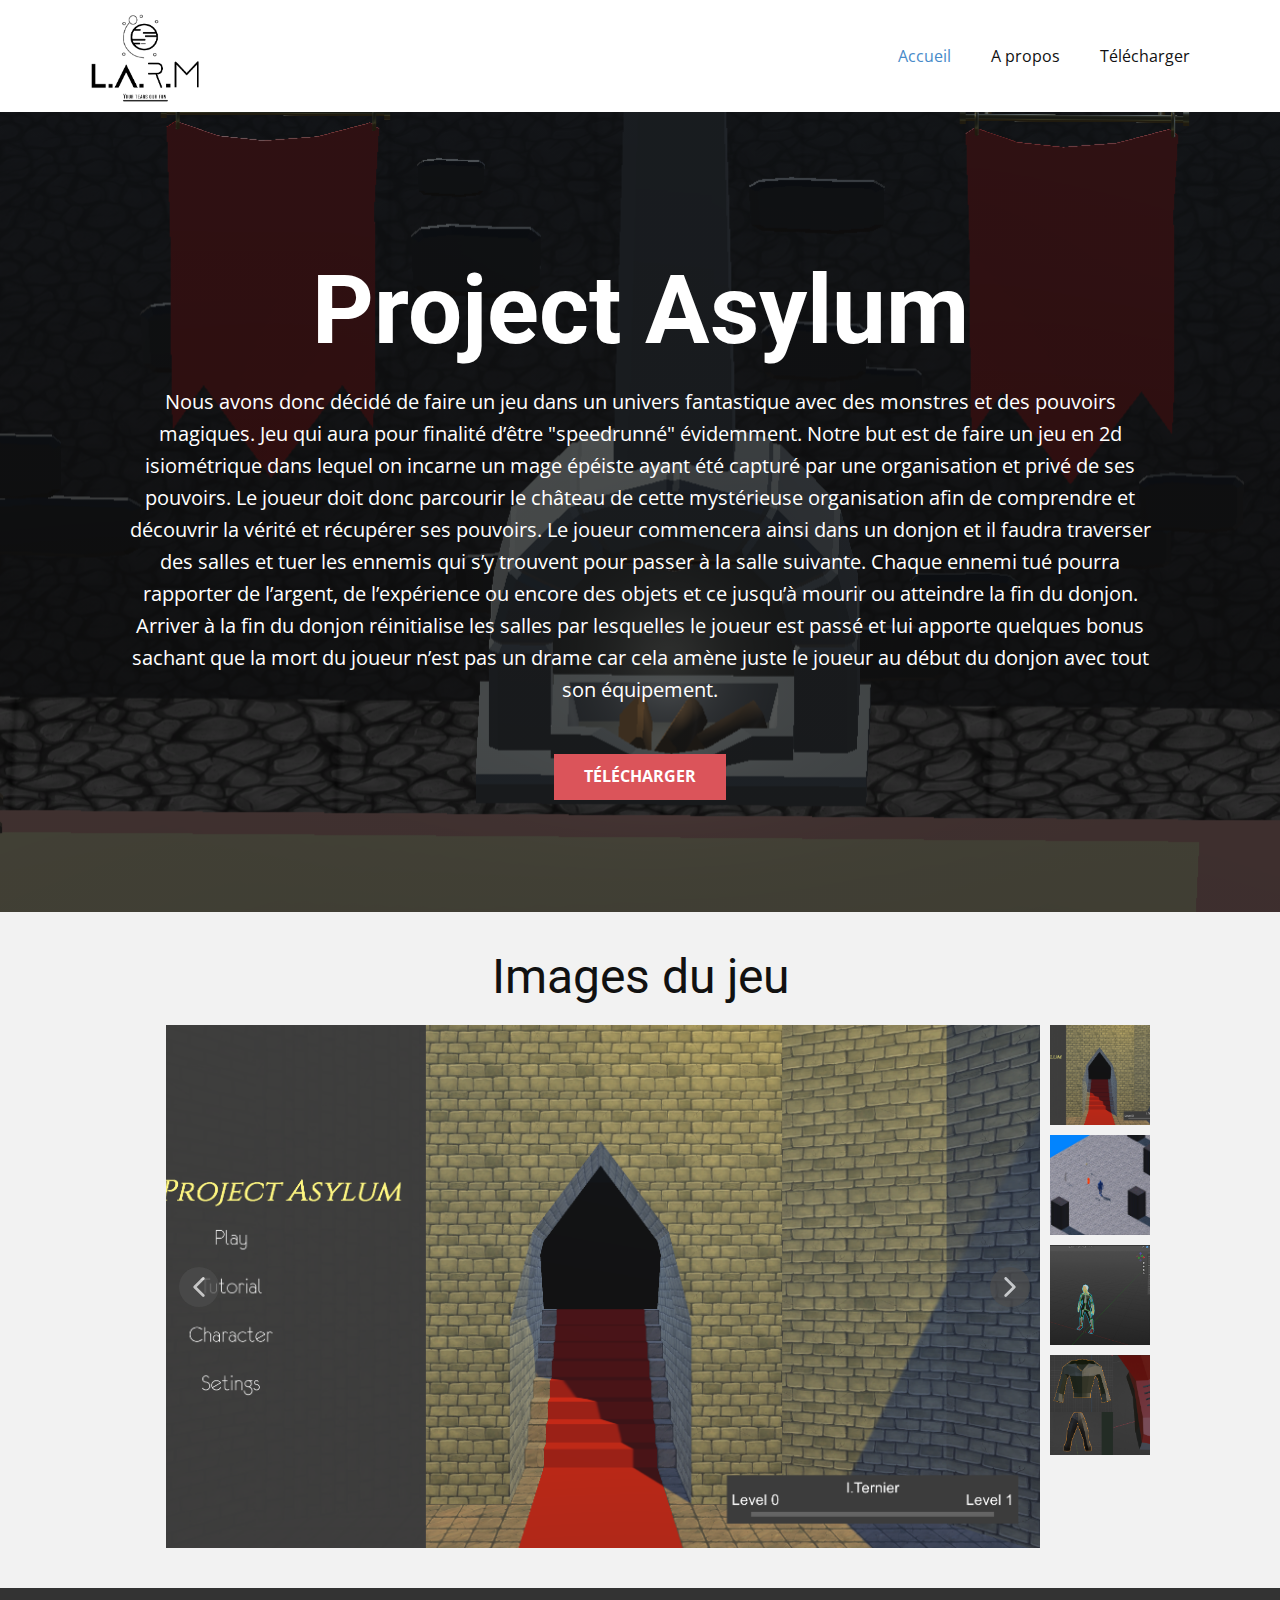
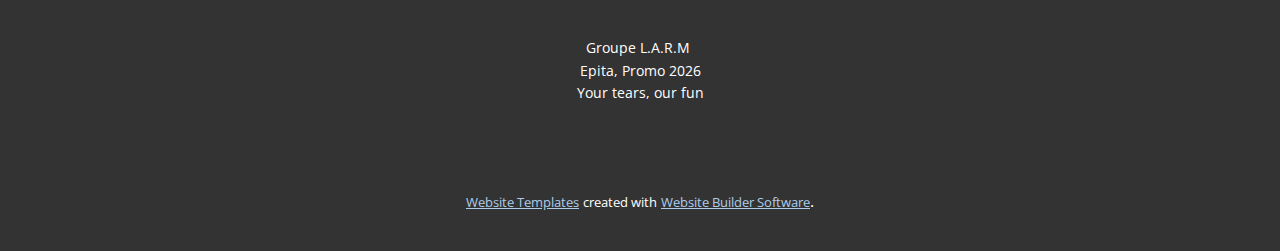
==== index.html @ c6921937 "nouveau menu" ====
<!DOCTYPE html>
<html style="font-size: 16px;">
  <head>
    <meta name="viewport" content="width=device-width, initial-scale=1.0">
    <meta charset="utf-8">
    <meta name="keywords" content="Project Asylum">
    <meta name="description" content="">
    <meta name="page_type" content="np-template-header-footer-from-plugin">
    <title>Accueil</title>
    <link rel="stylesheet" href="nicepage.css" media="screen">
<link rel="stylesheet" href="Accueil.css" media="screen">
    <script class="u-script" type="text/javascript" src="jquery.js" defer=""></script>
    <script class="u-script" type="text/javascript" src="nicepage.js" defer=""></script>
    <meta name="generator" content="Nicepage 4.9.5, nicepage.com">
    <link id="u-theme-google-font" rel="stylesheet" href="https://fonts.googleapis.com/css?family=Roboto:100,100i,300,300i,400,400i,500,500i,700,700i,900,900i|Open+Sans:300,300i,400,400i,500,500i,600,600i,700,700i,800,800i">
    
    
    
    <script type="application/ld+json">{
		"@context": "http://schema.org",
		"@type": "Organization",
		"name": "",
		"logo": "images/icon.jpeg"
}</script>
    <meta name="theme-color" content="#478ac9">
    <meta property="og:title" content="Accueil">
    <meta property="og:type" content="website">
  </head>
  <body data-home-page="Accueil.html" data-home-page-title="Accueil" class="u-body u-xl-mode"><header class="u-clearfix u-header u-header" id="sec-3fbc"><div class="u-clearfix u-sheet u-sheet-1">
        <a href="Accueil.html" data-page-id="32811132" class="u-image u-logo u-image-1" data-image-width="922" data-image-height="696" title="Accueil">
          <img src="images/icon.jpeg" class="u-logo-image u-logo-image-1">
        </a>
        <nav class="u-menu u-menu-dropdown u-offcanvas u-menu-1">
          <div class="menu-collapse" style="font-size: 1rem; letter-spacing: 0px;">
            <a class="u-button-style u-custom-left-right-menu-spacing u-custom-padding-bottom u-custom-top-bottom-menu-spacing u-nav-link u-text-active-palette-1-base u-text-hover-palette-2-base" href="#">
              <svg class="u-svg-link" viewBox="0 0 24 24"><use xmlns:xlink="http://www.w3.org/1999/xlink" xlink:href="#menu-hamburger"></use></svg>
              <svg class="u-svg-content" version="1.1" id="menu-hamburger" viewBox="0 0 16 16" x="0px" y="0px" xmlns:xlink="http://www.w3.org/1999/xlink" xmlns="http://www.w3.org/2000/svg"><g><rect y="1" width="16" height="2"></rect><rect y="7" width="16" height="2"></rect><rect y="13" width="16" height="2"></rect>
</g></svg>
            </a>
          </div>
          <div class="u-custom-menu u-nav-container">
            <ul class="u-nav u-unstyled u-nav-1"><li class="u-nav-item"><a class="u-button-style u-nav-link u-text-active-palette-1-base u-text-hover-palette-2-base" href="Accueil.html" style="padding: 10px 20px;">Accueil</a>
</li><li class="u-nav-item"><a class="u-button-style u-nav-link u-text-active-palette-1-base u-text-hover-palette-2-base" href="A-propos.html" style="padding: 10px 20px;">A propos</a>
</li><li class="u-nav-item"><a class="u-button-style u-nav-link u-text-active-palette-1-base u-text-hover-palette-2-base" href="Télécharger.html" style="padding: 10px 20px;">Télécharger</a>
</li></ul>
          </div>
          <div class="u-custom-menu u-nav-container-collapse">
            <div class="u-black u-container-style u-inner-container-layout u-opacity u-opacity-95 u-sidenav">
              <div class="u-inner-container-layout u-sidenav-overflow">
                <div class="u-menu-close"></div>
                <ul class="u-align-center u-nav u-popupmenu-items u-unstyled u-nav-2"><li class="u-nav-item"><a class="u-button-style u-nav-link" href="Accueil.html">Accueil</a>
</li><li class="u-nav-item"><a class="u-button-style u-nav-link" href="A-propos.html">A propos</a>
</li><li class="u-nav-item"><a class="u-button-style u-nav-link" href="Télécharger.html">Télécharger</a>
</li></ul>
              </div>
            </div>
            <div class="u-black u-menu-overlay u-opacity u-opacity-70"></div>
          </div>
        </nav>
      </div></header>
    <section class="u-align-center u-clearfix u-image u-shading u-section-1" src="" data-image-width="1549" data-image-height="802" id="sec-47c4">
      <div class="u-clearfix u-sheet u-sheet-1">
        <h1 class="u-text u-text-default u-title u-text-1">Project Asylum</h1>
        <p class="u-align-center u-large-text u-text u-text-variant u-text-2"> Nous avons donc décidé de faire un jeu dans un univers fantastique avec des monstres
et des pouvoirs magiques. Jeu qui aura pour finalité d’être "speedrunné" évidemment. Notre but est de faire un jeu en 2d isiométrique dans lequel on incarne un
mage épéiste ayant été capturé par une organisation et privé de ses pouvoirs. Le
joueur doit donc parcourir le château de cette mystérieuse organisation afin de comprendre et découvrir la vérité et récupérer ses pouvoirs.
Le joueur commencera ainsi dans un donjon et il faudra traverser des salles et
tuer les ennemis qui s’y trouvent pour passer à la salle suivante. Chaque ennemi
tué pourra rapporter de l’argent, de l’expérience ou encore des objets et ce jusqu’à
mourir ou atteindre la fin du donjon. Arriver à la fin du donjon réinitialise les salles
par lesquelles le joueur est passé et lui apporte quelques bonus sachant que la mort
du joueur n’est pas un drame car cela amène juste le joueur au début du donjon
avec tout son équipement.</p>
        <a href="Télécharger.html" data-page-id="83176170" class="u-btn u-button-style u-palette-2-base u-btn-1">Télécharger</a>
      </div>
    </section>
    <section class="u-align-center u-clearfix u-grey-5 u-section-2" id="sec-6443">
      <div class="u-clearfix u-sheet u-sheet-1">
        <h1 class="u-text u-text-default u-text-1">Images du jeu</h1>
        <div class="u-carousel u-expanded-width-xs u-gallery u-layout-thumbnails u-lightbox u-no-transition u-show-text-always u-thumbnails-position-right u-gallery-1" data-interval="5000" data-u-ride="carousel" id="carousel-7f0c">
          <div class="u-carousel-inner u-gallery-inner" role="listbox">
            <div class="u-active u-carousel-item u-gallery-item u-carousel-item-1">
              <div class="u-back-slide" data-image-width="957" data-image-height="536">
                <img class="u-back-image u-expanded" src="images/menunouveau.jpeg">
              </div>
              <div class="u-over-slide u-over-slide-1">
                <h3 class="u-gallery-heading">Sample Title</h3>
                <p class="u-gallery-text">Sample Text</p>
              </div>
            </div>
            <div class="u-carousel-item u-gallery-item u-carousel-item-2">
              <div class="u-back-slide" data-image-width="1920" data-image-height="1050">
                <img class="u-back-image u-expanded" src="images/jeu.jpeg">
              </div>
              <div class="u-over-slide u-over-slide-2">
                <h3 class="u-gallery-heading">Sample Title</h3>
                <p class="u-gallery-text">Sample Text</p>
              </div>
            </div>
            <div class="u-carousel-item u-gallery-item u-carousel-item-3" data-image-width="529" data-image-height="463">
              <div class="u-back-slide" data-image-width="1901" data-image-height="894">
                <img class="u-back-image u-expanded" src="images/perso2.jpeg">
              </div>
              <div class="u-over-slide u-over-slide-3">
                <h3 class="u-gallery-heading"></h3>
                <p class="u-gallery-text"></p>
              </div>
              <style data-mode="XL" data-visited="true"></style>
              <style data-mode="LG"></style>
              <style data-mode="MD"></style>
              <style data-mode="SM"></style>
              <style data-mode="XS"></style>
            </div>
            <div class="u-carousel-item u-gallery-item u-carousel-item-4" data-image-width="2836" data-image-height="1875">
              <div class="u-back-slide" data-image-width="1204" data-image-height="638">
                <img class="u-back-image u-expanded" src="images/moedele.jpeg">
              </div>
              <div class="u-over-slide u-over-slide-4">
                <h3 class="u-gallery-heading"></h3>
                <p class="u-gallery-text"></p>
              </div>
              <style data-mode="XL" data-visited="true"></style>
              <style data-mode="LG"></style>
              <style data-mode="MD"></style>
              <style data-mode="SM"></style>
              <style data-mode="XS" data-visited="true"></style>
            </div>
          </div>
          <a class="u-absolute-vcenter u-carousel-control u-carousel-control-prev u-grey-70 u-icon-circle u-opacity u-opacity-70 u-spacing-10 u-text-white u-carousel-control-1" href="#carousel-7f0c" role="button" data-u-slide="prev">
            <span aria-hidden="true">
              <svg viewBox="0 0 451.847 451.847"><path d="M97.141,225.92c0-8.095,3.091-16.192,9.259-22.366L300.689,9.27c12.359-12.359,32.397-12.359,44.751,0
c12.354,12.354,12.354,32.388,0,44.748L173.525,225.92l171.903,171.909c12.354,12.354,12.354,32.391,0,44.744
c-12.354,12.365-32.386,12.365-44.745,0l-194.29-194.281C100.226,242.115,97.141,234.018,97.141,225.92z"></path></svg>
            </span>
            <span class="sr-only">
              <svg viewBox="0 0 451.847 451.847"><path d="M97.141,225.92c0-8.095,3.091-16.192,9.259-22.366L300.689,9.27c12.359-12.359,32.397-12.359,44.751,0
c12.354,12.354,12.354,32.388,0,44.748L173.525,225.92l171.903,171.909c12.354,12.354,12.354,32.391,0,44.744
c-12.354,12.365-32.386,12.365-44.745,0l-194.29-194.281C100.226,242.115,97.141,234.018,97.141,225.92z"></path></svg>
            </span>
          </a>
          <a class="u-absolute-vcenter u-carousel-control u-carousel-control-next u-grey-70 u-icon-circle u-opacity u-opacity-70 u-spacing-10 u-text-white u-carousel-control-2" href="#carousel-7f0c" role="button" data-u-slide="next">
            <span aria-hidden="true">
              <svg viewBox="0 0 451.846 451.847"><path d="M345.441,248.292L151.154,442.573c-12.359,12.365-32.397,12.365-44.75,0c-12.354-12.354-12.354-32.391,0-44.744
L278.318,225.92L106.409,54.017c-12.354-12.359-12.354-32.394,0-44.748c12.354-12.359,32.391-12.359,44.75,0l194.287,194.284
c6.177,6.18,9.262,14.271,9.262,22.366C354.708,234.018,351.617,242.115,345.441,248.292z"></path></svg>
            </span>
            <span class="sr-only">
              <svg viewBox="0 0 451.846 451.847"><path d="M345.441,248.292L151.154,442.573c-12.359,12.365-32.397,12.365-44.75,0c-12.354-12.354-12.354-32.391,0-44.744
L278.318,225.92L106.409,54.017c-12.354-12.359-12.354-32.394,0-44.748c12.354-12.359,32.391-12.359,44.75,0l194.287,194.284
c6.177,6.18,9.262,14.271,9.262,22.366C354.708,234.018,351.617,242.115,345.441,248.292z"></path></svg>
            </span>
          </a>
          <ol class="u-carousel-thumbnails u-spacing-10 u-vertical-spacing u-carousel-thumbnails-1">
            <li class="u-active u-carousel-thumbnail u-carousel-thumbnail-1" data-u-target="#carousel-7f0c" data-u-slide-to="0">
              <img class="u-carousel-thumbnail-image u-image" src="images/menunouveau.jpeg">
            </li>
            <li class="u-carousel-thumbnail u-carousel-thumbnail-2" data-u-target="#carousel-7f0c" data-u-slide-to="1">
              <img class="u-carousel-thumbnail-image u-image" src="images/jeu.jpeg">
            </li>
            <li class="u-carousel-thumbnail u-carousel-thumbnail-3" data-u-target="#carousel-7f0c" data-u-slide-to="2">
              <img class="u-carousel-thumbnail-image u-image" src="images/perso2.jpeg">
            </li>
            <li class="u-carousel-thumbnail u-carousel-thumbnail-1" data-u-target="#carousel-7f0c" data-u-slide-to="3">
              <img class="u-carousel-thumbnail-image u-image" src="images/moedele.jpeg">
            </li>
          </ol>
        </div>
      </div>
    </section>
    
    
    <footer class="u-align-center u-clearfix u-footer u-grey-80 u-footer" id="sec-01a0"><div class="u-clearfix u-sheet u-sheet-1">
        <p class="u-small-text u-text u-text-variant u-text-1"> Groupe L.A.R.M&nbsp;<br>Epita, Promo 2026<br>Your tears, our fun
        </p>
      </div></footer>
    <section class="u-backlink u-clearfix u-grey-80">
      <a class="u-link" href="https://nicepage.com/website-templates" target="_blank">
        <span>Website Templates</span>
      </a>
      <p class="u-text">
        <span>created with</span>
      </p>
      <a class="u-link" href="" target="_blank">
        <span>Website Builder Software</span>
      </a>. 
    </section>
  </body>
</html>
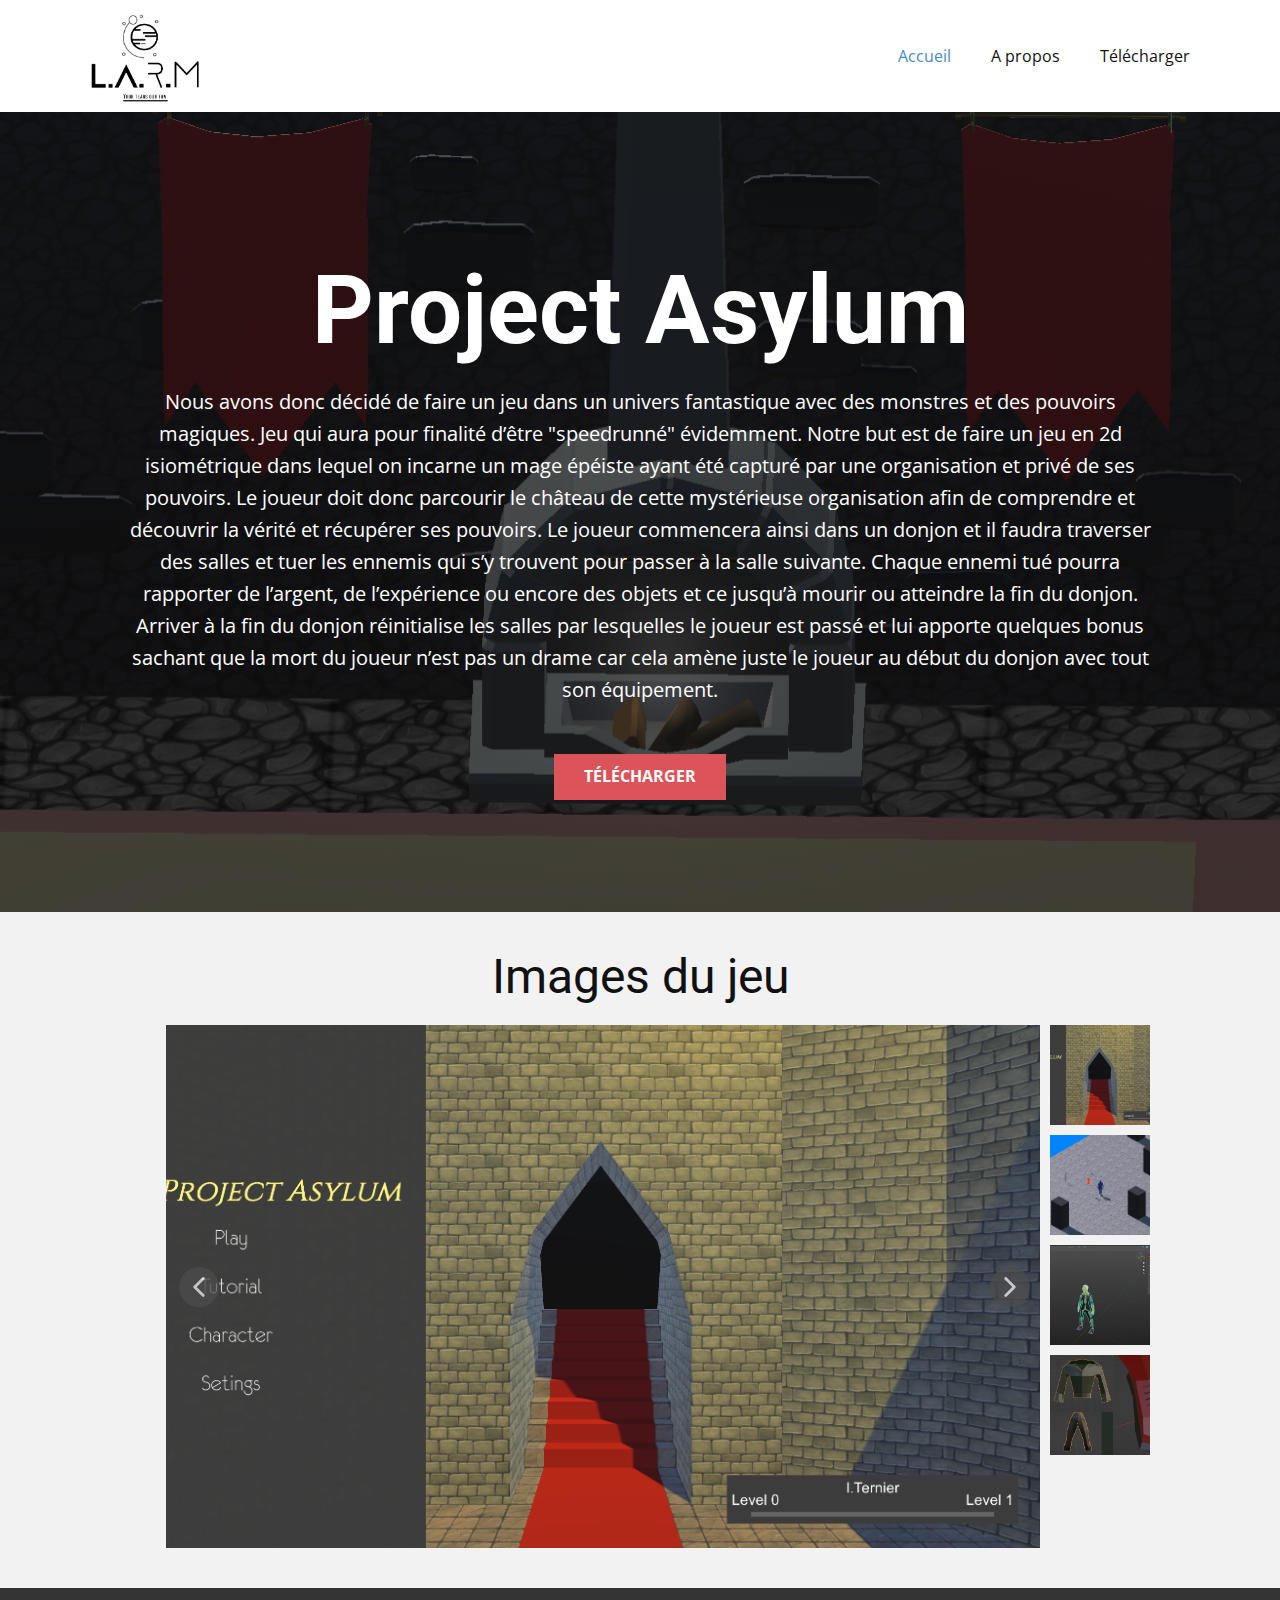
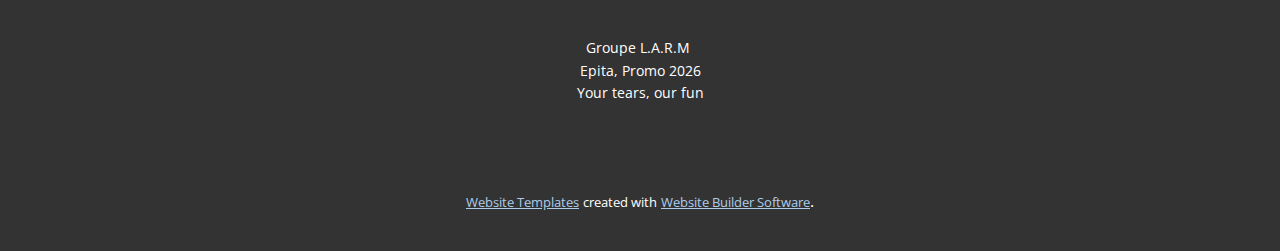
==== commit 421bf208: "changement écran accueil" ====
--- a/index.html
+++ b/index.html
@@ -58,7 +58,7 @@
           </div>
         </nav>
       </div></header>
-    <section class="u-align-center u-clearfix u-image u-shading u-section-1" src="" data-image-width="1549" data-image-height="802" id="sec-47c4">
+    <section class="u-align-center u-clearfix u-image u-shading u-section-1" src="" data-image-width="1293" data-image-height="798" id="sec-47c4">
       <div class="u-clearfix u-sheet u-sheet-1">
         <h1 class="u-text u-text-default u-title u-text-1">Project Asylum</h1>
         <p class="u-align-center u-large-text u-text u-text-variant u-text-2"> Nous avons donc décidé de faire un jeu dans un univers fantastique avec des monstres
--- a/Accueil.css
+++ b/Accueil.css
@@ -1,5 +1,5 @@
  .u-section-1 {
-  background-image: linear-gradient(0deg, rgba(0,0,0,0.55), rgba(0,0,0,0.55)), url("images/accueil.jpeg");
+  background-image: linear-gradient(0deg, rgba(0,0,0,0.55), rgba(0,0,0,0.55)), url("images/accueil1.jpeg");
   background-position: 50% 50%;
 }
 
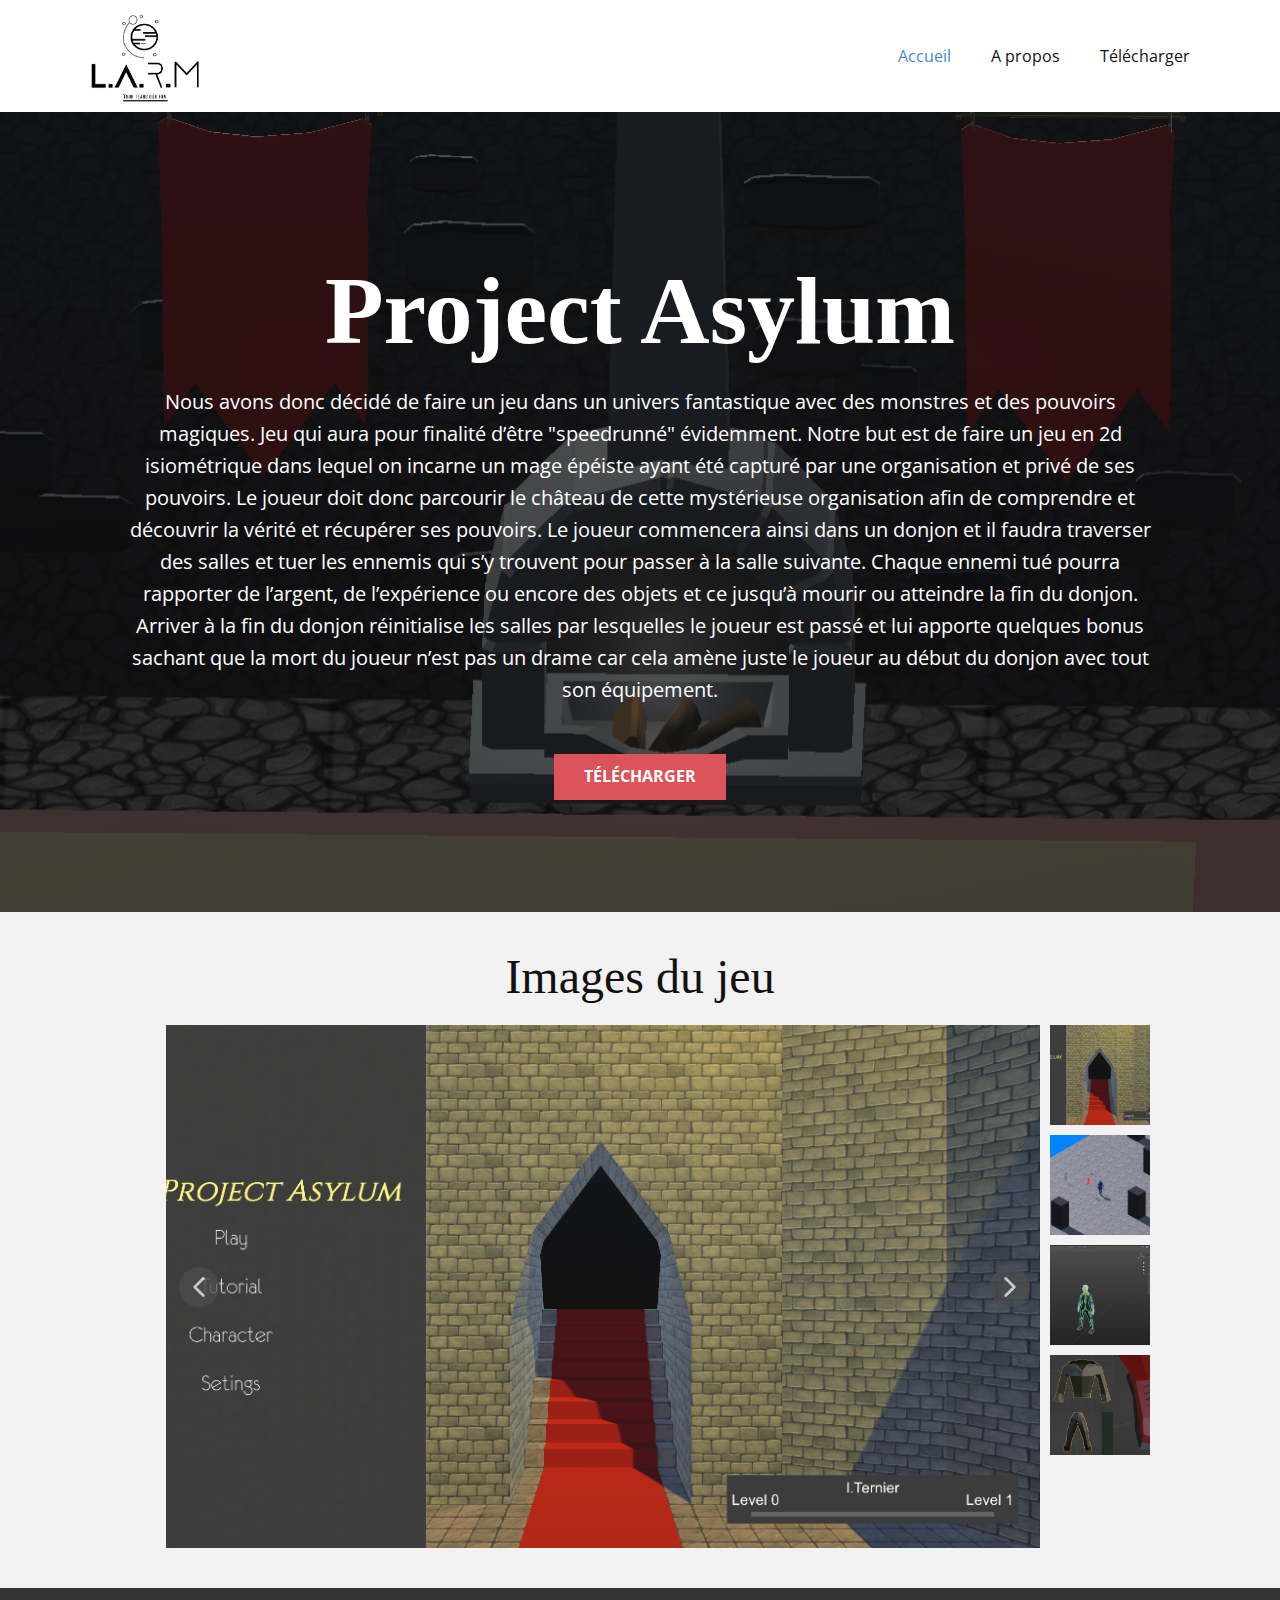
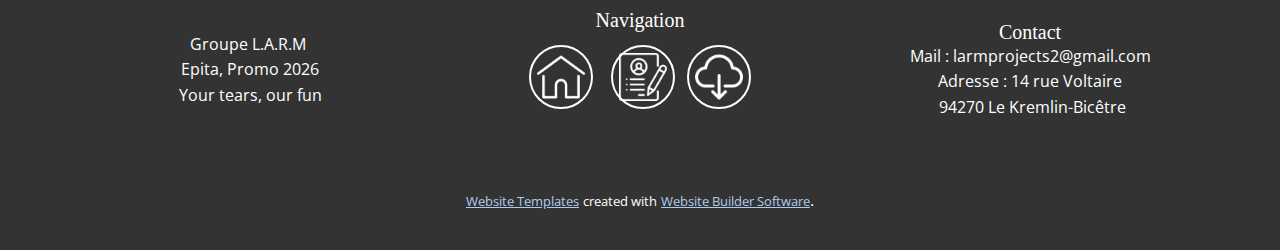
==== commit d713ba8c: "presque bon" ====
--- a/index.html
+++ b/index.html
@@ -60,7 +60,7 @@
       </div></header>
     <section class="u-align-center u-clearfix u-image u-shading u-section-1" src="" data-image-width="1293" data-image-height="798" id="sec-47c4">
       <div class="u-clearfix u-sheet u-sheet-1">
-        <h1 class="u-text u-text-default u-title u-text-1">Project Asylum</h1>
+        <h1 class="u-custom-font u-font-georgia u-text u-text-default u-title u-text-1">Project Asylum</h1>
         <p class="u-align-center u-large-text u-text u-text-variant u-text-2"> Nous avons donc décidé de faire un jeu dans un univers fantastique avec des monstres
 et des pouvoirs magiques. Jeu qui aura pour finalité d’être "speedrunné" évidemment. Notre but est de faire un jeu en 2d isiométrique dans lequel on incarne un
 mage épéiste ayant été capturé par une organisation et privé de ses pouvoirs. Le
@@ -77,7 +77,7 @@
     </section>
     <section class="u-align-center u-clearfix u-grey-5 u-section-2" id="sec-6443">
       <div class="u-clearfix u-sheet u-sheet-1">
-        <h1 class="u-text u-text-default u-text-1">Images du jeu</h1>
+        <h1 class="u-custom-font u-font-georgia u-text u-text-default u-text-1">Images du jeu</h1>
         <div class="u-carousel u-expanded-width-xs u-gallery u-layout-thumbnails u-lightbox u-no-transition u-show-text-always u-thumbnails-position-right u-gallery-1" data-interval="5000" data-u-ride="carousel" id="carousel-7f0c">
           <div class="u-carousel-inner u-gallery-inner" role="listbox">
             <div class="u-active u-carousel-item u-gallery-item u-carousel-item-1">
@@ -170,9 +170,51 @@
     </section>
     
     
-    <footer class="u-align-center u-clearfix u-footer u-grey-80 u-footer" id="sec-01a0"><div class="u-clearfix u-sheet u-sheet-1">
-        <p class="u-small-text u-text u-text-variant u-text-1"> Groupe L.A.R.M&nbsp;<br>Epita, Promo 2026<br>Your tears, our fun
-        </p>
+    <footer class="u-clearfix u-footer u-grey-80" id="sec-01a0"><div class="u-clearfix u-sheet u-valign-middle u-sheet-1">
+        <div class="u-clearfix u-expanded-width u-gutter-30 u-layout-wrap u-layout-wrap-1">
+          <div class="u-gutter-0 u-layout">
+            <div class="u-layout-row">
+              <div class="u-align-left u-container-style u-layout-cell u-left-cell u-size-20 u-size-20-md u-layout-cell-1">
+                <div class="u-container-layout u-valign-middle u-container-layout-1"><!--position-->
+                  <div data-position="" class="u-position u-position-1"><!--block-->
+                    <div class="u-block">
+                      <div class="u-block-container u-clearfix"><!--block_header-->
+                        <h5 class="u-align-center u-block-header u-text"><!--block_header_content--><!--/block_header_content--></h5><!--/block_header--><!--block_content-->
+                        <div class="u-align-center u-block-content u-text"><!--block_content_content--> Groupe L.A.R.M&nbsp;<br>Epita, Promo 2026<br>Your tears, our fun<!--/block_content_content-->
+                        </div><!--/block_content-->
+                      </div>
+                    </div><!--/block-->
+                  </div><!--/position-->
+                </div>
+              </div>
+              <div class="u-align-left u-container-style u-layout-cell u-size-20 u-size-20-md u-layout-cell-2">
+                <div class="u-container-layout u-container-layout-2"><!--position-->
+                  <div data-position="" class="u-position u-position-2"><!--block-->
+                    <div class="u-block">
+                      <div class="u-block-container u-clearfix"><!--block_header-->
+                        <h5 class="u-align-center u-block-header u-custom-font u-font-georgia u-text"><!--block_header_content-->Navigation<!--/block_header_content--></h5><!--/block_header--><!--block_content-->
+                        <div class="u-block-content u-text"><!--block_content_content--><!--/block_content_content--></div><!--/block_content-->
+                      </div>
+                    </div><!--/block-->
+                  </div><!--/position--><span class="u-border-2 u-border-white u-file-icon u-icon u-icon-rounded u-radius-50 u-text-white u-icon-1" data-href="A-propos.html" data-page-id="2088803656"><img src="images/5.png" alt=""></span><span class="u-border-2 u-border-white u-file-icon u-icon u-icon-rounded u-radius-50 u-text-white u-icon-2" data-href="Accueil.html" data-page-id="32811132"><img src="images/6.png" alt=""></span><span class="u-border-2 u-border-white u-file-icon u-icon u-icon-rounded u-radius-50 u-text-white u-icon-3" data-href="Télécharger.html" data-page-id="83176170"><img src="images/7.png" alt=""></span>
+                </div>
+              </div>
+              <div class="u-align-left u-container-style u-layout-cell u-right-cell u-size-20 u-size-20-md u-layout-cell-3">
+                <div class="u-container-layout u-valign-middle u-container-layout-3"><!--position-->
+                  <div data-position="" class="u-position u-position-3"><!--block-->
+                    <div class="u-block">
+                      <div class="u-block-container u-clearfix"><!--block_header-->
+                        <h5 class="u-align-center u-block-header u-custom-font u-font-georgia u-text"><!--block_header_content-->Contact<!--/block_header_content--></h5><!--/block_header--><!--block_content-->
+                        <div class="u-align-center u-block-content u-text"><!--block_content_content-->Mail : larmprojects2@gmail.com<br>Adresse : 14 rue Voltaire<br>&nbsp;94270 Le Kremlin-Bicêtre<!--/block_content_content-->
+                        </div><!--/block_content-->
+                      </div>
+                    </div><!--/block-->
+                  </div><!--/position-->
+                </div>
+              </div>
+            </div>
+          </div>
+        </div>
       </div></footer>
     <section class="u-backlink u-clearfix u-grey-80">
       <a class="u-link" href="https://nicepage.com/website-templates" target="_blank">
--- a/nicepage.css
+++ b/nicepage.css
@@ -36514,6 +36514,9 @@
         
         
         
+        
+        
+        
         --theme-sheet-width-xl: 1140px;
         --theme-sheet-width-lg: 940px;
         --theme-sheet-width-md: 720px;
@@ -36546,11 +36549,14 @@
         }
         h1:not(.u-title)
         {
-        font-weight: 400;
         font-size: 3rem;
         line-height: 1.1;
         margin-top: 20px;
         margin-bottom: 20px;
+        font-weight: 400;
+        list-icon-spacing: 0.3;
+        list-icon-size: 0.8;
+        font-family: Cormorant;
         }
         h2:not(.u-subtitle)
         {
@@ -36840,40 +36846,208 @@
 
 
 
- .u-footer {
+.u-footer .u-sheet-1 {
+  min-height: 164px;
+}
+
+.u-footer .u-layout-wrap-1 {
+  margin-top: 0;
+  margin-bottom: 0;
+}
+
+.u-footer .u-layout-cell-1 {
+  min-height: 180px;
+}
+
+.u-footer .u-container-layout-1 {
+  padding: 20px 30px;
+}
+
+.u-footer .u-position-1 {
+  min-height: 77px;
+  width: 300px;
+  margin: 0;
+}
+
+.u-footer .u-layout-cell-2 {
+  min-height: 194px;
+}
+
+.u-footer .u-container-layout-2 {
+  padding: 20px 30px;
+}
+
+.u-footer .u-position-2 {
+  min-height: 24px;
+  width: 300px;
+  margin: 0;
+}
+
+.u-footer .u-icon-1 {
+  width: 64px;
   background-image: none;
+  height: 64px;
+  margin: 13px auto 0 121px;
+  padding: 6px;
 }
 
-.u-footer .u-sheet-1 {
-  min-height: 120px;
+.u-footer .u-icon-2 {
+  width: 64px;
+  height: 64px;
+  margin: -64px auto 0 39px;
+  padding: 6px;
 }
 
-.u-footer .u-text-1 {
-  width: 417px;
-  margin: 49px auto;
+.u-footer .u-icon-3 {
+  width: 64px;
+  height: 64px;
+  margin: -64px auto 0 197px;
+  padding: 6px;
+}
+
+.u-footer .u-layout-cell-3 {
+  min-height: 180px;
+}
+
+.u-footer .u-container-layout-3 {
+  padding: 20px 30px;
+}
+
+.u-footer .u-position-3 {
+  min-height: 101px;
+  width: 300px;
+  margin: 0;
 }
 @media (max-width: 1199px) {
   .u-footer .u-sheet-1 {
-    min-height: 99px;
+    min-height: 339px;
+  }
+
+  .u-footer .u-layout-cell-1 {
+    min-height: 102px;
+  }
+
+  .u-footer .u-position-1 {
+    height: auto;
+    width: 233px;
+  }
+
+  .u-footer .u-layout-cell-2 {
+    min-height: 160px;
+  }
+
+  .u-footer .u-position-2 {
+    height: auto;
+    width: 233px;
+  }
+
+  .u-footer .u-icon-1 {
+    margin-left: 83px;
+  }
+
+  .u-footer .u-icon-2 {
+    margin-top: -64px;
+    margin-left: 28px;
+  }
+
+  .u-footer .u-icon-3 {
+    margin-top: -64px;
+    margin-left: 142px;
+  }
+
+  .u-footer .u-layout-cell-3 {
+    min-height: 102px;
+  }
+
+  .u-footer .u-position-3 {
+    height: auto;
+    width: 233px;
   }
 }
 @media (max-width: 991px) {
   .u-footer .u-sheet-1 {
-    min-height: 76px;
+    min-height: 284px;
+  }
+
+  .u-footer .u-position-1 {
+    width: 160px;
+  }
+
+  .u-footer .u-layout-cell-2 {
+    min-height: 100px;
+  }
+
+  .u-footer .u-position-2 {
+    width: 160px;
+  }
+
+  .u-footer .u-icon-1 {
+    margin-left: 40px;
+  }
+
+  .u-footer .u-icon-2 {
+    margin-left: 15px;
+  }
+
+  .u-footer .u-icon-3 {
+    margin-left: 81px;
+  }
+
+  .u-footer .u-position-3 {
+    width: 160px;
   }
 }
 @media (max-width: 767px) {
   .u-footer .u-sheet-1 {
-    min-height: 57px;
+    min-height: 384px;
+  }
+
+  .u-footer .u-layout-cell-1 {
+    min-height: auto;
+  }
+
+  .u-footer .u-container-layout-1 {
+    padding-left: 10px;
+    padding-right: 10px;
+  }
+
+  .u-footer .u-container-layout-2 {
+    padding-left: 10px;
+    padding-right: 10px;
+  }
+
+  .u-footer .u-icon-1 {
+    margin-left: 220px;
+  }
+
+  .u-footer .u-icon-2 {
+    margin-left: 195px;
+  }
+
+  .u-footer .u-icon-3 {
+    margin-left: 261px;
+  }
+
+  .u-footer .u-layout-cell-3 {
+    min-height: auto;
+  }
+
+  .u-footer .u-container-layout-3 {
+    padding-left: 10px;
+    padding-right: 10px;
   }
 }
 @media (max-width: 575px) {
-  .u-footer .u-sheet-1 {
-    min-height: 36px;
+  .u-footer .u-icon-1 {
+    margin-left: 120px;
   }
 
-  .u-footer .u-text-1 {
-    width: 340px;
+  .u-footer .u-icon-2 {
+    margin-left: 95px;
+  }
+
+  .u-footer .u-icon-3 {
+    margin-left: 161px;
   }
 }
 
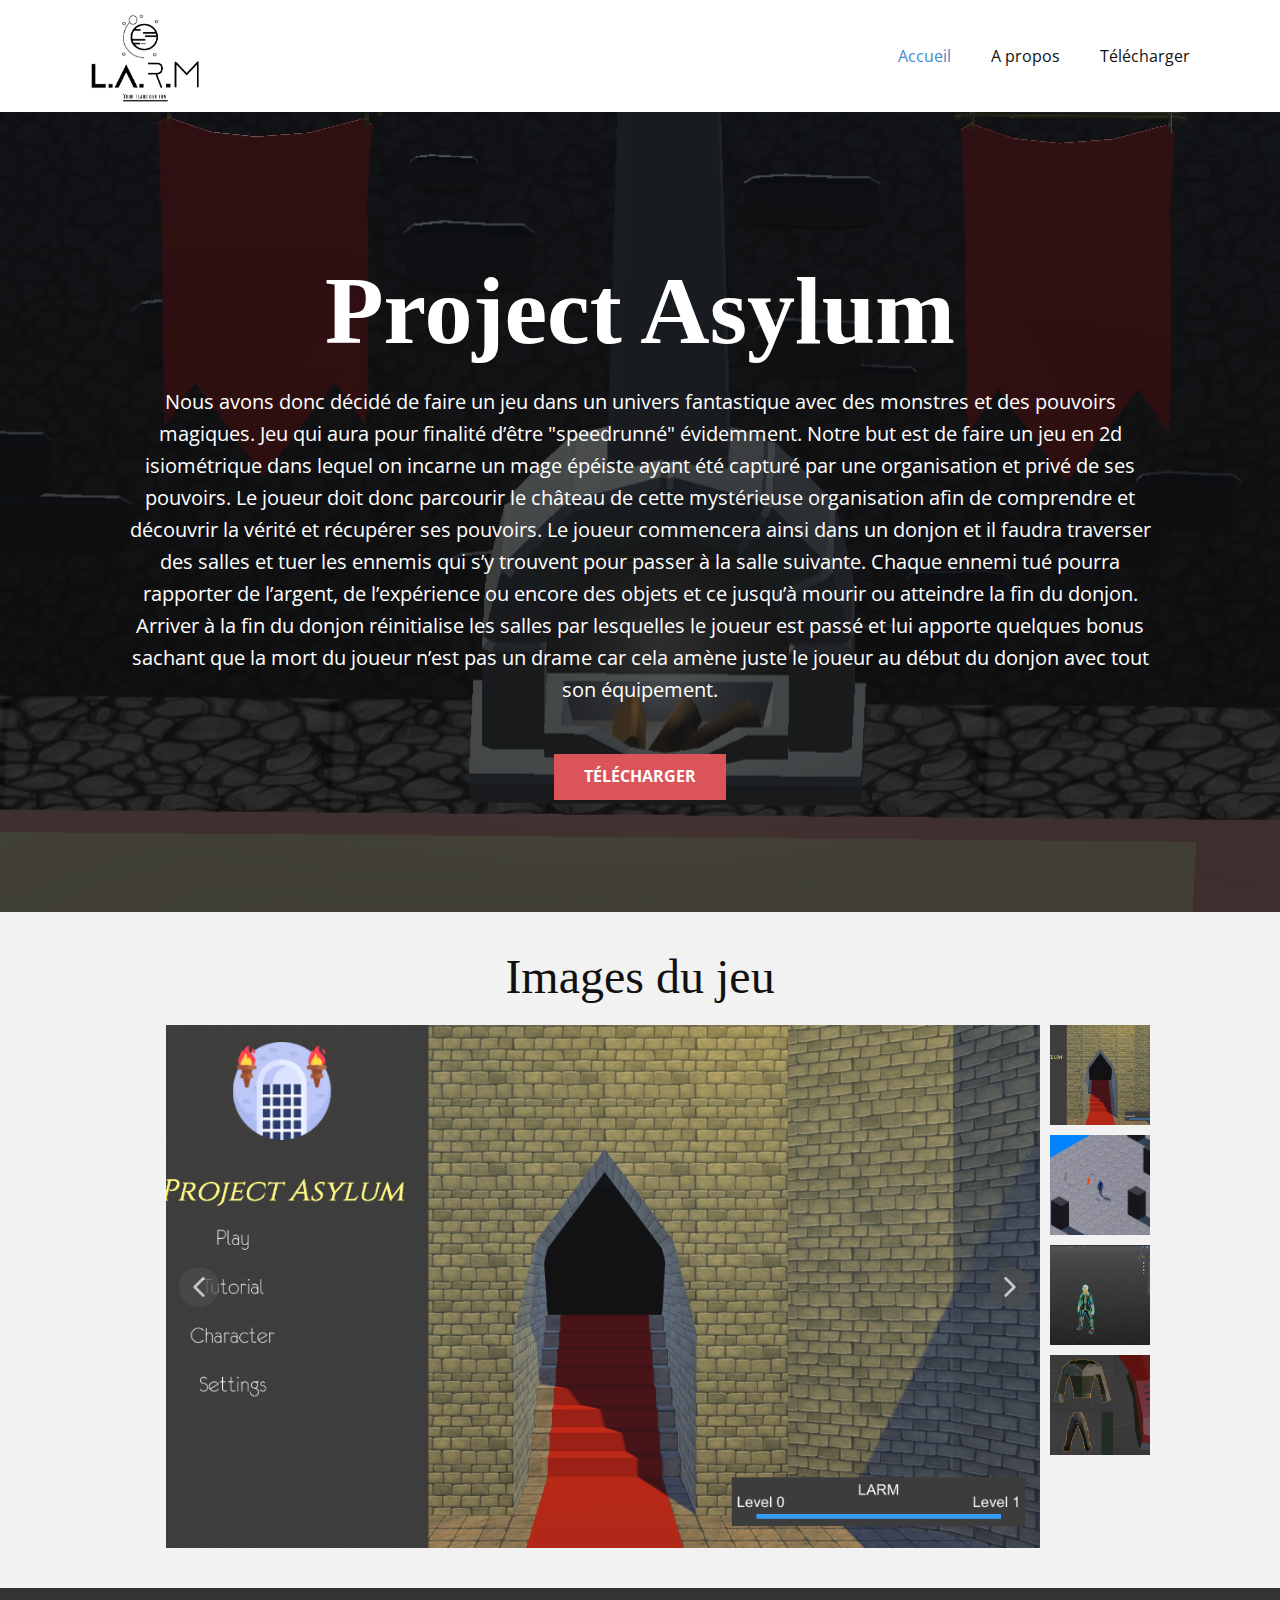
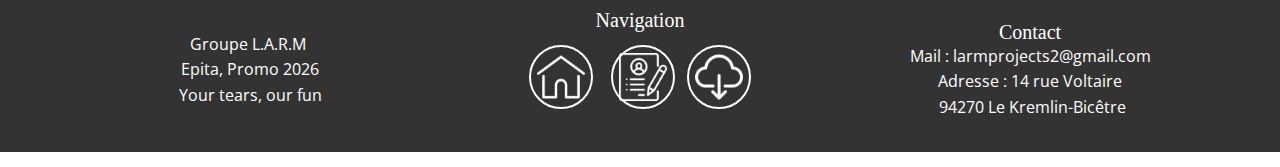
==== commit 660ef6b0: "le site sans le footer" ====
--- a/index.html
+++ b/index.html
@@ -81,8 +81,8 @@
         <div class="u-carousel u-expanded-width-xs u-gallery u-layout-thumbnails u-lightbox u-no-transition u-show-text-always u-thumbnails-position-right u-gallery-1" data-interval="5000" data-u-ride="carousel" id="carousel-7f0c">
           <div class="u-carousel-inner u-gallery-inner" role="listbox">
             <div class="u-active u-carousel-item u-gallery-item u-carousel-item-1">
-              <div class="u-back-slide" data-image-width="957" data-image-height="536">
-                <img class="u-back-image u-expanded" src="images/menunouveau.jpeg">
+              <div class="u-back-slide" data-image-width="1096" data-image-height="614">
+                <img class="u-back-image u-expanded" src="images/menunouveau1.jpeg">
               </div>
               <div class="u-over-slide u-over-slide-1">
                 <h3 class="u-gallery-heading">Sample Title</h3>
@@ -153,7 +153,7 @@
           </a>
           <ol class="u-carousel-thumbnails u-spacing-10 u-vertical-spacing u-carousel-thumbnails-1">
             <li class="u-active u-carousel-thumbnail u-carousel-thumbnail-1" data-u-target="#carousel-7f0c" data-u-slide-to="0">
-              <img class="u-carousel-thumbnail-image u-image" src="images/menunouveau.jpeg">
+              <img class="u-carousel-thumbnail-image u-image" src="images/menunouveau1.jpeg">
             </li>
             <li class="u-carousel-thumbnail u-carousel-thumbnail-2" data-u-target="#carousel-7f0c" data-u-slide-to="1">
               <img class="u-carousel-thumbnail-image u-image" src="images/jeu.jpeg">
@@ -196,7 +196,7 @@
                         <div class="u-block-content u-text"><!--block_content_content--><!--/block_content_content--></div><!--/block_content-->
                       </div>
                     </div><!--/block-->
-                  </div><!--/position--><span class="u-border-2 u-border-white u-file-icon u-icon u-icon-rounded u-radius-50 u-text-white u-icon-1" data-href="A-propos.html" data-page-id="2088803656"><img src="images/5.png" alt=""></span><span class="u-border-2 u-border-white u-file-icon u-icon u-icon-rounded u-radius-50 u-text-white u-icon-2" data-href="Accueil.html" data-page-id="32811132"><img src="images/6.png" alt=""></span><span class="u-border-2 u-border-white u-file-icon u-icon u-icon-rounded u-radius-50 u-text-white u-icon-3" data-href="Télécharger.html" data-page-id="83176170"><img src="images/7.png" alt=""></span>
+                  </div><!--/position--><span class="u-border-2 u-border-white u-file-icon u-icon u-icon-rounded u-radius-50 u-text-white u-icon-1" data-href="A-propos.html" data-page-id="2088803656"><img src="images/4.png" alt=""></span><span class="u-border-2 u-border-white u-file-icon u-icon u-icon-rounded u-radius-50 u-text-white u-icon-2" data-href="Accueil.html" data-page-id="32811132"><img src="images/5.png" alt=""></span><span class="u-border-2 u-border-white u-file-icon u-icon u-icon-rounded u-radius-50 u-text-white u-icon-3" data-href="Télécharger.html" data-page-id="83176170"><img src="images/6.png" alt=""></span>
                 </div>
               </div>
               <div class="u-align-left u-container-style u-layout-cell u-right-cell u-size-20 u-size-20-md u-layout-cell-3">
@@ -216,16 +216,5 @@
           </div>
         </div>
       </div></footer>
-    <section class="u-backlink u-clearfix u-grey-80">
-      <a class="u-link" href="https://nicepage.com/website-templates" target="_blank">
-        <span>Website Templates</span>
-      </a>
-      <p class="u-text">
-        <span>created with</span>
-      </p>
-      <a class="u-link" href="" target="_blank">
-        <span>Website Builder Software</span>
-      </a>. 
-    </section>
   </body>
 </html>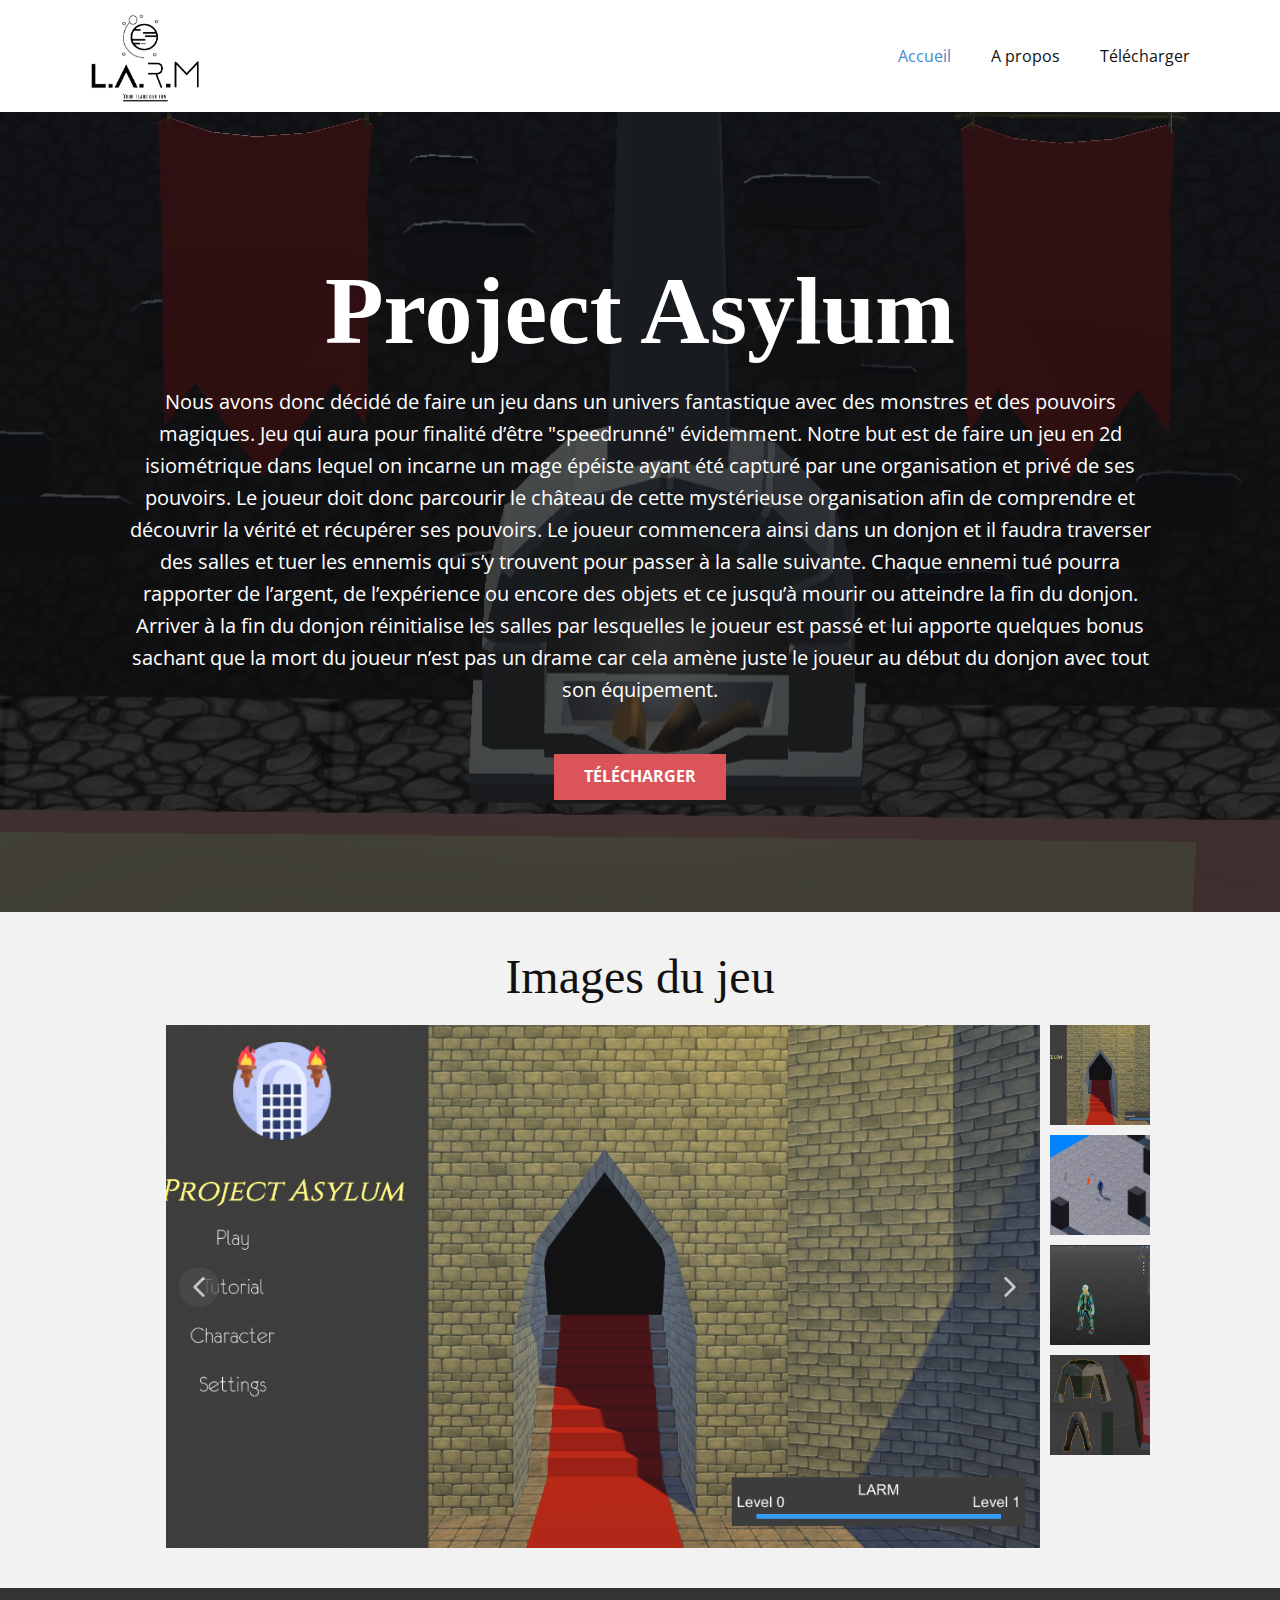
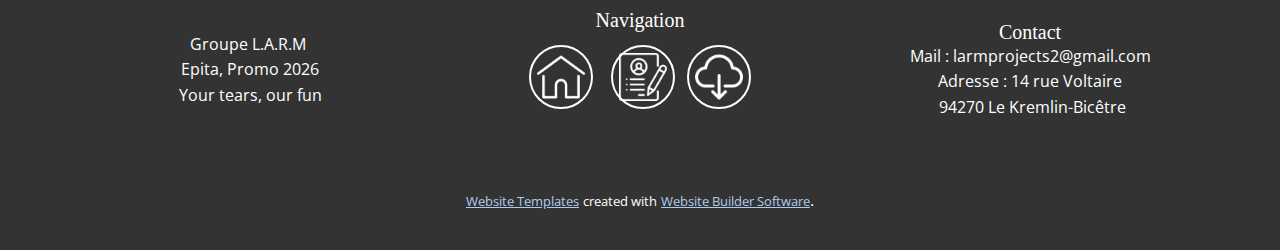
==== commit e464cd87: "normalement c'est bon" ====
--- a/index.html
+++ b/index.html
@@ -216,5 +216,16 @@
           </div>
         </div>
       </div></footer>
+    <section class="u-backlink u-clearfix u-grey-80">
+      <a class="u-link" href="https://nicepage.com/website-templates" target="_blank">
+        <span>Website Templates</span>
+      </a>
+      <p class="u-text">
+        <span>created with</span>
+      </p>
+      <a class="u-link" href="" target="_blank">
+        <span>Website Builder Software</span>
+      </a>. 
+    </section>
   </body>
 </html>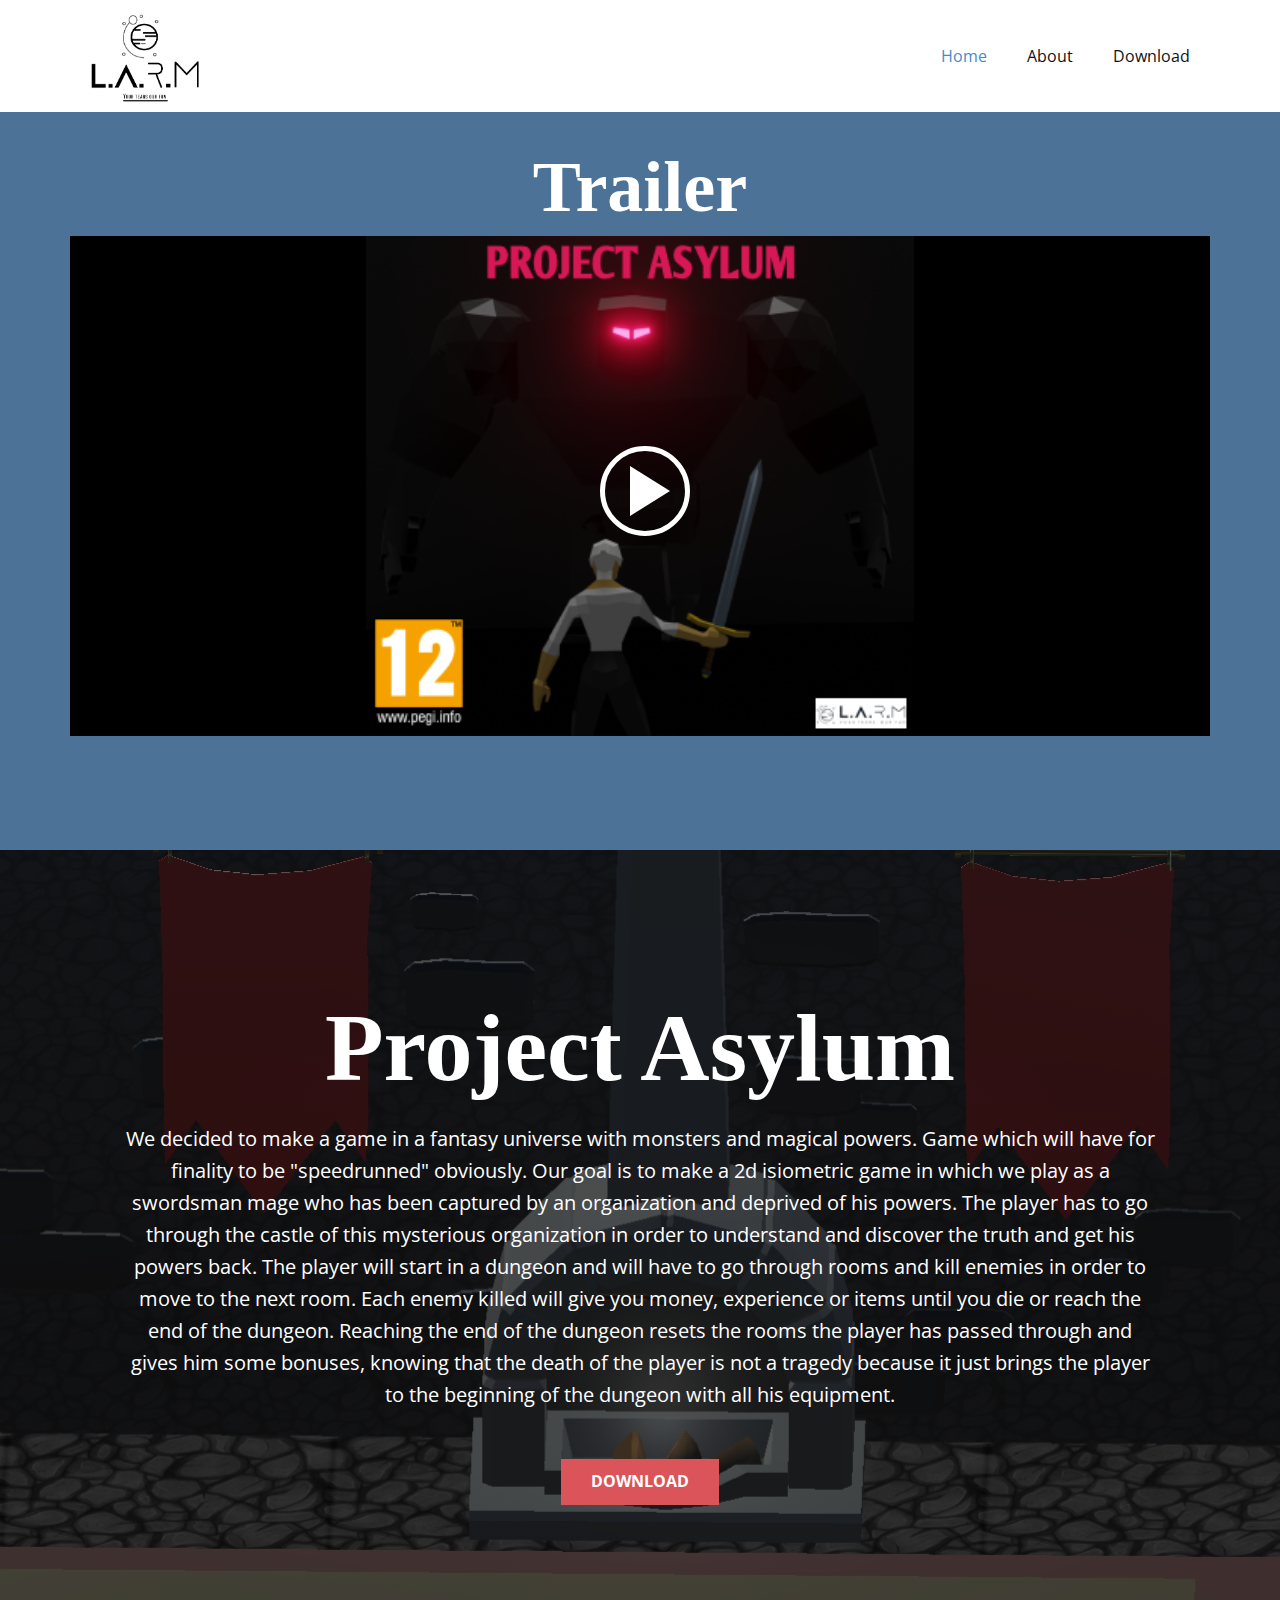
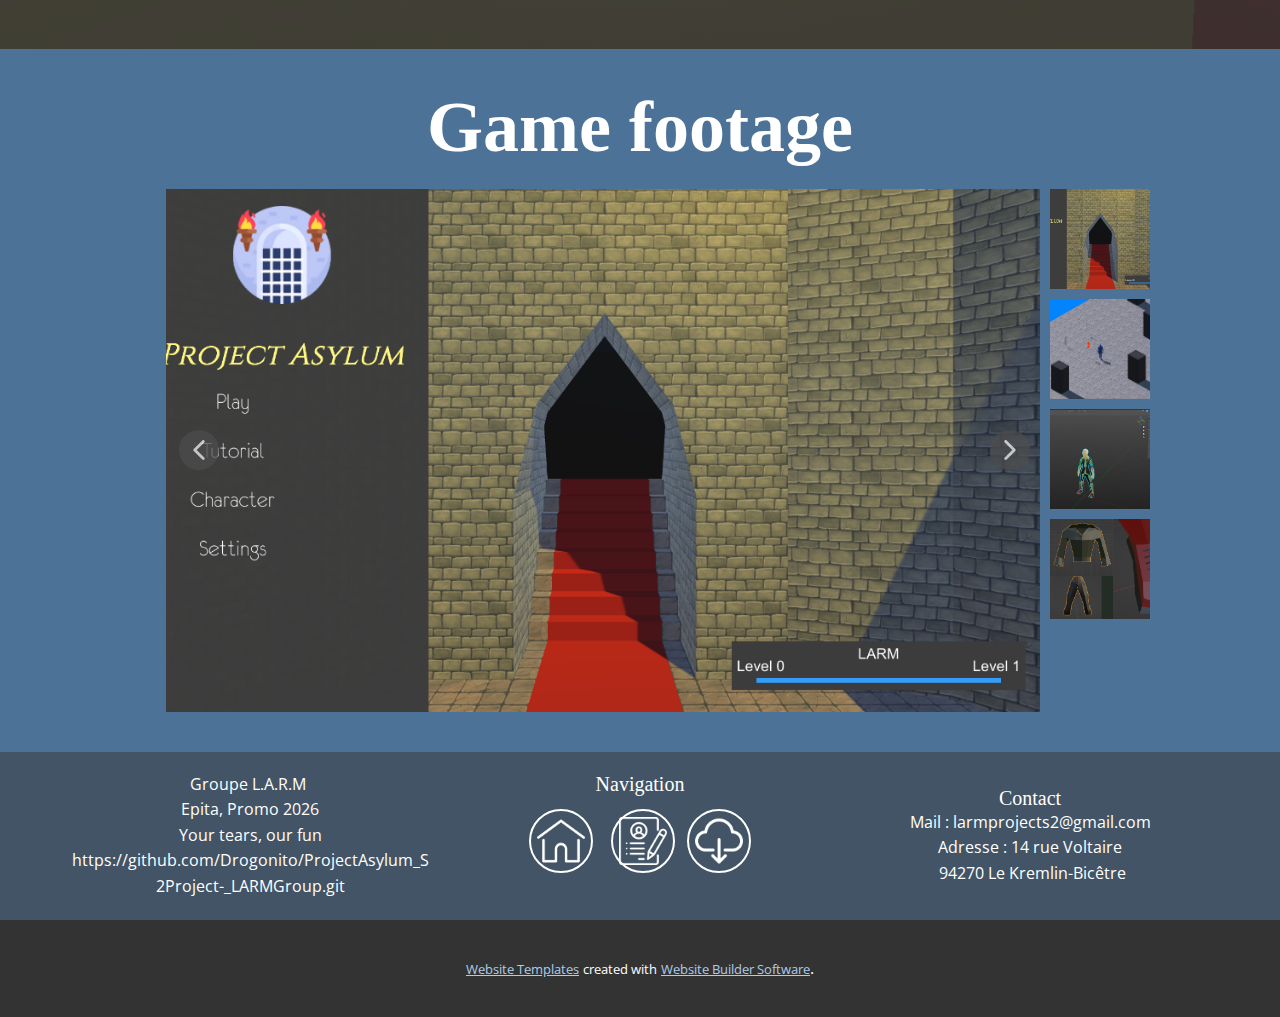
==== commit 7cabf427: "en anglais mais pas tous les doc" ====
--- a/index.html
+++ b/index.html
@@ -6,13 +6,14 @@
     <meta name="keywords" content="Project Asylum">
     <meta name="description" content="">
     <meta name="page_type" content="np-template-header-footer-from-plugin">
-    <title>Accueil</title>
+    <title>Home</title>
     <link rel="stylesheet" href="nicepage.css" media="screen">
-<link rel="stylesheet" href="Accueil.css" media="screen">
+<link rel="stylesheet" href="Home.css" media="screen">
     <script class="u-script" type="text/javascript" src="jquery.js" defer=""></script>
     <script class="u-script" type="text/javascript" src="nicepage.js" defer=""></script>
     <meta name="generator" content="Nicepage 4.9.5, nicepage.com">
     <link id="u-theme-google-font" rel="stylesheet" href="https://fonts.googleapis.com/css?family=Roboto:100,100i,300,300i,400,400i,500,500i,700,700i,900,900i|Open+Sans:300,300i,400,400i,500,500i,600,600i,700,700i,800,800i">
+    
     
     
     
@@ -23,11 +24,11 @@
 		"logo": "images/icon.jpeg"
 }</script>
     <meta name="theme-color" content="#478ac9">
-    <meta property="og:title" content="Accueil">
+    <meta property="og:title" content="Home">
     <meta property="og:type" content="website">
   </head>
-  <body data-home-page="Accueil.html" data-home-page-title="Accueil" class="u-body u-xl-mode"><header class="u-clearfix u-header u-header" id="sec-3fbc"><div class="u-clearfix u-sheet u-sheet-1">
-        <a href="Accueil.html" data-page-id="32811132" class="u-image u-logo u-image-1" data-image-width="922" data-image-height="696" title="Accueil">
+  <body data-home-page="Home.html" data-home-page-title="Home" class="u-body u-xl-mode"><header class="u-clearfix u-header u-header" id="sec-3fbc"><div class="u-clearfix u-sheet u-sheet-1">
+        <a href="Home.html" data-page-id="32811132" class="u-image u-logo u-image-1" data-image-width="922" data-image-height="696" title="Accueil">
           <img src="images/icon.jpeg" class="u-logo-image u-logo-image-1">
         </a>
         <nav class="u-menu u-menu-dropdown u-offcanvas u-menu-1">
@@ -39,18 +40,18 @@
             </a>
           </div>
           <div class="u-custom-menu u-nav-container">
-            <ul class="u-nav u-unstyled u-nav-1"><li class="u-nav-item"><a class="u-button-style u-nav-link u-text-active-palette-1-base u-text-hover-palette-2-base" href="Accueil.html" style="padding: 10px 20px;">Accueil</a>
-</li><li class="u-nav-item"><a class="u-button-style u-nav-link u-text-active-palette-1-base u-text-hover-palette-2-base" href="A-propos.html" style="padding: 10px 20px;">A propos</a>
-</li><li class="u-nav-item"><a class="u-button-style u-nav-link u-text-active-palette-1-base u-text-hover-palette-2-base" href="Télécharger.html" style="padding: 10px 20px;">Télécharger</a>
+            <ul class="u-nav u-unstyled u-nav-1"><li class="u-nav-item"><a class="u-button-style u-nav-link u-text-active-palette-1-base u-text-hover-palette-2-base" href="Home.html" style="padding: 10px 20px;">Home</a>
+</li><li class="u-nav-item"><a class="u-button-style u-nav-link u-text-active-palette-1-base u-text-hover-palette-2-base" href="About.html" style="padding: 10px 20px;">About</a>
+</li><li class="u-nav-item"><a class="u-button-style u-nav-link u-text-active-palette-1-base u-text-hover-palette-2-base" href="Download.html" style="padding: 10px 20px;">Download</a>
 </li></ul>
           </div>
           <div class="u-custom-menu u-nav-container-collapse">
             <div class="u-black u-container-style u-inner-container-layout u-opacity u-opacity-95 u-sidenav">
               <div class="u-inner-container-layout u-sidenav-overflow">
                 <div class="u-menu-close"></div>
-                <ul class="u-align-center u-nav u-popupmenu-items u-unstyled u-nav-2"><li class="u-nav-item"><a class="u-button-style u-nav-link" href="Accueil.html">Accueil</a>
-</li><li class="u-nav-item"><a class="u-button-style u-nav-link" href="A-propos.html">A propos</a>
-</li><li class="u-nav-item"><a class="u-button-style u-nav-link" href="Télécharger.html">Télécharger</a>
+                <ul class="u-align-center u-nav u-popupmenu-items u-unstyled u-nav-2"><li class="u-nav-item"><a class="u-button-style u-nav-link" href="Home.html">Home</a>
+</li><li class="u-nav-item"><a class="u-button-style u-nav-link" href="About.html">About</a>
+</li><li class="u-nav-item"><a class="u-button-style u-nav-link" href="Download.html">Download</a>
 </li></ul>
               </div>
             </div>
@@ -58,26 +59,31 @@
           </div>
         </nav>
       </div></header>
-    <section class="u-align-center u-clearfix u-image u-shading u-section-1" src="" data-image-width="1293" data-image-height="798" id="sec-47c4">
+    <section class="u-clearfix u-palette-1-dark-1 u-section-1" id="sec-9580">
+      <div class="u-clearfix u-sheet u-sheet-1">
+        <h1 class="u-custom-font u-font-georgia u-text u-text-default u-text-1">Trailer</h1>
+        <div class="u-align-left u-expanded-width u-left-0 u-video u-video-contain u-video-1">
+          <div class="embed-responsive embed-responsive-1">
+            <iframe style="position: absolute;top: 0;left: 0;width: 100%;height: 100%;" class="embed-responsive-item" data-src="https://www.youtube.com/embed/1PwlbLrw7z0?mute=0&amp;showinfo=0&amp;controls=1&amp;start=0" data-poster="images/Miniaturevideosite1.jpg" frameborder="0" allowfullscreen=""></iframe>
+            <button class="u-video-poster u-video-poster-1" data-src="images/Miniaturevideosite1.jpg"></button>
+          </div>
+        </div>
+      </div>
+    </section>
+    <section class="u-align-center u-clearfix u-image u-shading u-section-2" src="" data-image-width="1293" data-image-height="798" id="sec-47c4">
       <div class="u-clearfix u-sheet u-sheet-1">
         <h1 class="u-custom-font u-font-georgia u-text u-text-default u-title u-text-1">Project Asylum</h1>
-        <p class="u-align-center u-large-text u-text u-text-variant u-text-2"> Nous avons donc décidé de faire un jeu dans un univers fantastique avec des monstres
-et des pouvoirs magiques. Jeu qui aura pour finalité d’être "speedrunné" évidemment. Notre but est de faire un jeu en 2d isiométrique dans lequel on incarne un
-mage épéiste ayant été capturé par une organisation et privé de ses pouvoirs. Le
-joueur doit donc parcourir le château de cette mystérieuse organisation afin de comprendre et découvrir la vérité et récupérer ses pouvoirs.
-Le joueur commencera ainsi dans un donjon et il faudra traverser des salles et
-tuer les ennemis qui s’y trouvent pour passer à la salle suivante. Chaque ennemi
-tué pourra rapporter de l’argent, de l’expérience ou encore des objets et ce jusqu’à
-mourir ou atteindre la fin du donjon. Arriver à la fin du donjon réinitialise les salles
-par lesquelles le joueur est passé et lui apporte quelques bonus sachant que la mort
-du joueur n’est pas un drame car cela amène juste le joueur au début du donjon
-avec tout son équipement.</p>
-        <a href="Télécharger.html" data-page-id="83176170" class="u-btn u-button-style u-palette-2-base u-btn-1">Télécharger</a>
+        <p class="u-align-center u-large-text u-text u-text-variant u-text-2"> We decided to make a game in a fantasy universe with monsters and magical powers. Game which will have for finality to be "speedrunned" obviously. Our goal is to make a 2d isiometric game in which we play as a swordsman mage who has been captured by an organization and deprived of his powers. The player has to go through the castle of this mysterious organization in order to understand and discover the truth and get his powers back. The player will start in a dungeon and will have to go through rooms and kill enemies in order to move to the next room. Each enemy killed will give you money, experience or items until you die or reach the end of the dungeon. Reaching the end of the dungeon resets the rooms the player has passed through and gives him some bonuses, knowing that the death of the player is not a tragedy because it just brings the player to the beginning of the dungeon with all his equipment.<br>
+        </p>
+        <a href="Download.html" data-page-id="83176170" class="u-btn u-button-style u-palette-2-base u-btn-1">Download</a>
       </div>
     </section>
-    <section class="u-align-center u-clearfix u-grey-5 u-section-2" id="sec-6443">
+    <section class="u-align-center u-clearfix u-palette-1-dark-1 u-section-3" id="sec-6443">
       <div class="u-clearfix u-sheet u-sheet-1">
-        <h1 class="u-custom-font u-font-georgia u-text u-text-default u-text-1">Images du jeu</h1>
+        <h1 class="u-custom-font u-font-georgia u-text u-text-default u-text-1">
+          <span style="font-weight: 700;">Game </span>
+          <span style="font-weight: 700;">footage</span>
+        </h1>
         <div class="u-carousel u-expanded-width-xs u-gallery u-layout-thumbnails u-lightbox u-no-transition u-show-text-always u-thumbnails-position-right u-gallery-1" data-interval="5000" data-u-ride="carousel" id="carousel-7f0c">
           <div class="u-carousel-inner u-gallery-inner" role="listbox">
             <div class="u-active u-carousel-item u-gallery-item u-carousel-item-1">
@@ -170,17 +176,17 @@
     </section>
     
     
-    <footer class="u-clearfix u-footer u-grey-80" id="sec-01a0"><div class="u-clearfix u-sheet u-valign-middle u-sheet-1">
+    <footer class="u-clearfix u-footer u-palette-1-dark-2" id="sec-01a0"><div class="u-clearfix u-sheet u-valign-middle u-sheet-1">
         <div class="u-clearfix u-expanded-width u-gutter-30 u-layout-wrap u-layout-wrap-1">
           <div class="u-gutter-0 u-layout">
             <div class="u-layout-row">
               <div class="u-align-left u-container-style u-layout-cell u-left-cell u-size-20 u-size-20-md u-layout-cell-1">
-                <div class="u-container-layout u-valign-middle u-container-layout-1"><!--position-->
+                <div class="u-container-layout u-container-layout-1"><!--position-->
                   <div data-position="" class="u-position u-position-1"><!--block-->
                     <div class="u-block">
                       <div class="u-block-container u-clearfix"><!--block_header-->
                         <h5 class="u-align-center u-block-header u-text"><!--block_header_content--><!--/block_header_content--></h5><!--/block_header--><!--block_content-->
-                        <div class="u-align-center u-block-content u-text"><!--block_content_content--> Groupe L.A.R.M&nbsp;<br>Epita, Promo 2026<br>Your tears, our fun<!--/block_content_content-->
+                        <div class="u-align-center u-block-content u-text"><!--block_content_content--> Groupe L.A.R.M&nbsp;<br>Epita, Promo 2026<br>Your tears, our fun<br>https://github.com/Drogonito/ProjectAsylum_S2Project-_LARMGroup.git<br><!--/block_content_content-->
                         </div><!--/block_content-->
                       </div>
                     </div><!--/block-->
@@ -196,11 +202,11 @@
                         <div class="u-block-content u-text"><!--block_content_content--><!--/block_content_content--></div><!--/block_content-->
                       </div>
                     </div><!--/block-->
-                  </div><!--/position--><span class="u-border-2 u-border-white u-file-icon u-icon u-icon-rounded u-radius-50 u-text-white u-icon-1" data-href="A-propos.html" data-page-id="2088803656"><img src="images/4.png" alt=""></span><span class="u-border-2 u-border-white u-file-icon u-icon u-icon-rounded u-radius-50 u-text-white u-icon-2" data-href="Accueil.html" data-page-id="32811132"><img src="images/5.png" alt=""></span><span class="u-border-2 u-border-white u-file-icon u-icon u-icon-rounded u-radius-50 u-text-white u-icon-3" data-href="Télécharger.html" data-page-id="83176170"><img src="images/6.png" alt=""></span>
+                  </div><!--/position--><span class="u-border-2 u-border-white u-file-icon u-icon u-icon-rounded u-radius-50 u-text-white u-icon-1" data-href="About.html" data-page-id="2088803656"><img src="images/5.png" alt=""></span><span class="u-border-2 u-border-white u-file-icon u-icon u-icon-rounded u-radius-50 u-text-white u-icon-2" data-href="Home.html" data-page-id="32811132"><img src="images/6.png" alt=""></span><span class="u-border-2 u-border-white u-file-icon u-icon u-icon-rounded u-radius-50 u-text-white u-icon-3" data-href="Download.html" data-page-id="83176170"><img src="images/7.png" alt=""></span>
                 </div>
               </div>
               <div class="u-align-left u-container-style u-layout-cell u-right-cell u-size-20 u-size-20-md u-layout-cell-3">
-                <div class="u-container-layout u-valign-middle u-container-layout-3"><!--position-->
+                <div class="u-container-layout u-container-layout-3"><!--position-->
                   <div data-position="" class="u-position u-position-3"><!--block-->
                     <div class="u-block">
                       <div class="u-block-container u-clearfix"><!--block_header-->
--- a/nicepage.css
+++ b/nicepage.css
@@ -36832,7 +36832,6 @@
 
 .u-header .u-nav-1 {
   font-size: 1rem;
-  letter-spacing: normal;
 }
 
 .u-header .u-nav-2 {
@@ -36841,6 +36840,11 @@
 @media (max-width: 1199px) {
   .u-header .u-menu-1 {
     width: auto;
+    margin-top: -74px;
+  }
+
+  .u-header .u-nav-1 {
+    letter-spacing: normal;
   }
 }
 
@@ -36856,16 +36860,16 @@
 }
 
 .u-footer .u-layout-cell-1 {
-  min-height: 180px;
+  min-height: 198px;
 }
 
 .u-footer .u-container-layout-1 {
-  padding: 20px 30px;
+  padding: 20px 0;
 }
 
 .u-footer .u-position-1 {
-  min-height: 77px;
-  width: 300px;
+  min-height: 128px;
+  width: 360px;
   margin: 0;
 }
 
@@ -36906,17 +36910,17 @@
 }
 
 .u-footer .u-layout-cell-3 {
-  min-height: 180px;
+  min-height: 198px;
 }
 
 .u-footer .u-container-layout-3 {
-  padding: 20px 30px;
+  padding: 20px 0;
 }
 
 .u-footer .u-position-3 {
   min-height: 101px;
-  width: 300px;
-  margin: 0;
+  width: 360px;
+  margin: 14px 0 0;
 }
 @media (max-width: 1199px) {
   .u-footer .u-sheet-1 {
@@ -36929,7 +36933,7 @@
 
   .u-footer .u-position-1 {
     height: auto;
-    width: 233px;
+    width: 293px;
   }
 
   .u-footer .u-layout-cell-2 {
@@ -36961,7 +36965,7 @@
 
   .u-footer .u-position-3 {
     height: auto;
-    width: 233px;
+    width: 293px;
   }
 }
 @media (max-width: 991px) {
@@ -36970,7 +36974,7 @@
   }
 
   .u-footer .u-position-1 {
-    width: 160px;
+    width: 220px;
   }
 
   .u-footer .u-layout-cell-2 {
@@ -36994,7 +36998,7 @@
   }
 
   .u-footer .u-position-3 {
-    width: 160px;
+    width: 220px;
   }
 }
 @media (max-width: 767px) {
@@ -37004,11 +37008,6 @@
 
   .u-footer .u-layout-cell-1 {
     min-height: auto;
-  }
-
-  .u-footer .u-container-layout-1 {
-    padding-left: 10px;
-    padding-right: 10px;
   }
 
   .u-footer .u-container-layout-2 {
@@ -37031,11 +37030,6 @@
   .u-footer .u-layout-cell-3 {
     min-height: auto;
   }
-
-  .u-footer .u-container-layout-3 {
-    padding-left: 10px;
-    padding-right: 10px;
-  }
 }
 @media (max-width: 575px) {
   .u-footer .u-icon-1 {
--- a/Home.css
+++ b/Home.css
@@ -0,0 +1,244 @@
+ .u-section-1 {
+  background-image: none;
+}
+
+.u-section-1 .u-sheet-1 {
+  min-height: 738px;
+}
+
+.u-section-1 .u-text-1 {
+  font-size: 4.5rem;
+  font-weight: 700;
+  margin: 36px auto 0;
+}
+
+.u-section-1 .u-video-1 {
+  height: 500px;
+  margin-top: 8px;
+  margin-bottom: 60px;
+}
+
+.u-section-1 .embed-responsive-1 {
+  position: absolute;
+}
+
+.u-section-1 .u-video-poster-1 {
+  background-image: url("images/Miniaturevideosite1.jpg");
+}
+
+@media (max-width: 991px) {
+  .u-section-1 .u-video-1 {
+    height: 404px;
+  }
+}
+
+@media (max-width: 767px) {
+  .u-section-1 .u-video-1 {
+    height: 310px;
+  }
+}
+
+@media (max-width: 575px) {
+  .u-section-1 .u-text-1 {
+    font-size: 1.875rem;
+  }
+
+  .u-section-1 .u-video-1 {
+    height: 200px;
+  }
+} .u-section-2 {
+  background-image: linear-gradient(0deg, rgba(0,0,0,0.55), rgba(0,0,0,0.55)), url("images/accueil1.jpeg");
+  background-position: 50% 50%;
+}
+
+.u-section-2 .u-sheet-1 {
+  min-height: 799px;
+}
+
+.u-section-2 .u-text-1 {
+  font-size: 6rem;
+  font-weight: 700;
+  margin: 145px auto 0;
+}
+
+.u-section-2 .u-text-2 {
+  margin: 22px 53px 0;
+}
+
+.u-section-2 .u-btn-1 {
+  background-image: none;
+  text-transform: uppercase;
+  font-weight: 700;
+  margin: 48px auto 60px;
+}
+
+@media (max-width: 1199px) {
+  .u-section-2 .u-sheet-1 {
+    min-height: 659px;
+  }
+
+  .u-section-2 .u-text-2 {
+    margin-left: 0;
+    margin-right: 0;
+  }
+}
+
+@media (max-width: 991px) {
+  .u-section-2 .u-sheet-1 {
+    min-height: 505px;
+  }
+}
+
+@media (max-width: 767px) {
+  .u-section-2 .u-sheet-1 {
+    min-height: 379px;
+  }
+}
+
+@media (max-width: 575px) {
+  .u-section-2 .u-sheet-1 {
+    min-height: 239px;
+  }
+
+  .u-section-2 .u-text-1 {
+    font-size: 3.75rem;
+  }
+} .u-section-3 {
+  background-image: none;
+}
+
+.u-section-3 .u-sheet-1 {
+  min-height: 675px;
+}
+
+.u-section-3 .u-text-1 {
+  font-size: 4.5rem;
+  margin: 39px auto 0;
+}
+
+.u-section-3 .u-gallery-1 {
+  width: 984px;
+  height: 523px;
+  margin: 21px 60px 40px auto;
+}
+
+.u-section-3 .u-carousel-item-1 {
+  margin-right: 0;
+}
+
+.u-section-3 .u-over-slide-1 {
+  min-height: 100px;
+  padding: 10px;
+}
+
+.u-section-3 .u-carousel-item-2 {
+  margin-right: 0;
+}
+
+.u-section-3 .u-over-slide-2 {
+  min-height: 100px;
+  padding: 10px;
+}
+
+.u-section-3 .u-carousel-item-3 {
+  margin-right: 0;
+  margin-top: 0;
+  margin-bottom: 0;
+}
+
+.u-section-3 .u-over-slide-3 {
+  min-height: 100px;
+  padding: 10px;
+}
+
+.u-section-3 .u-carousel-item-4 {
+  margin-right: 0;
+  margin-top: 0;
+  margin-bottom: 0;
+}
+
+.u-section-3 .u-over-slide-4 {
+  min-height: 100px;
+  padding: 10px;
+}
+
+.u-section-3 .u-carousel-thumbnails-1 {
+  padding-left: 10px;
+}
+
+.u-section-3 .u-carousel-thumbnail-1 {
+  width: 100px;
+  height: 100px;
+}
+
+.u-section-3 .u-carousel-thumbnail-2 {
+  width: 100px;
+  height: 100px;
+}
+
+.u-section-3 .u-carousel-thumbnail-3 {
+  width: 100px;
+  height: 100px;
+}
+
+.u-section-3 .u-carousel-thumbnail-1 {
+  width: 100px;
+  height: 100px;
+}
+
+.u-section-3 .u-carousel-control-1 {
+  position: absolute;
+  left: 13px;
+  width: 40px;
+  height: 40px;
+  right: auto;
+}
+
+.u-section-3 .u-carousel-control-2 {
+  position: absolute;
+  width: 40px;
+  height: 40px;
+  left: auto;
+  right: 120px;
+}
+
+@media (max-width: 1199px) {
+  .u-section-3 .u-gallery-1 {
+    width: 940px;
+    margin-right: 0;
+  }
+}
+
+@media (max-width: 991px) {
+  .u-section-3 .u-gallery-1 {
+    width: 720px;
+  }
+}
+
+@media (max-width: 767px) {
+  .u-section-3 .u-gallery-1 {
+    width: 540px;
+  }
+}
+
+@media (max-width: 575px) {
+  .u-section-3 .u-text-1 {
+    font-size: 1.875rem;
+  }
+
+  .u-section-3 .u-gallery-1 {
+    margin-right: initial;
+    margin-left: initial;
+    width: auto;
+  }
+
+  .u-section-3 .u-carousel-thumbnail-2 {
+    width: 78px;
+    height: 78px;
+  }
+
+  .u-section-3 .u-carousel-thumbnail-3 {
+    width: 78px;
+    height: 78px;
+  }
+}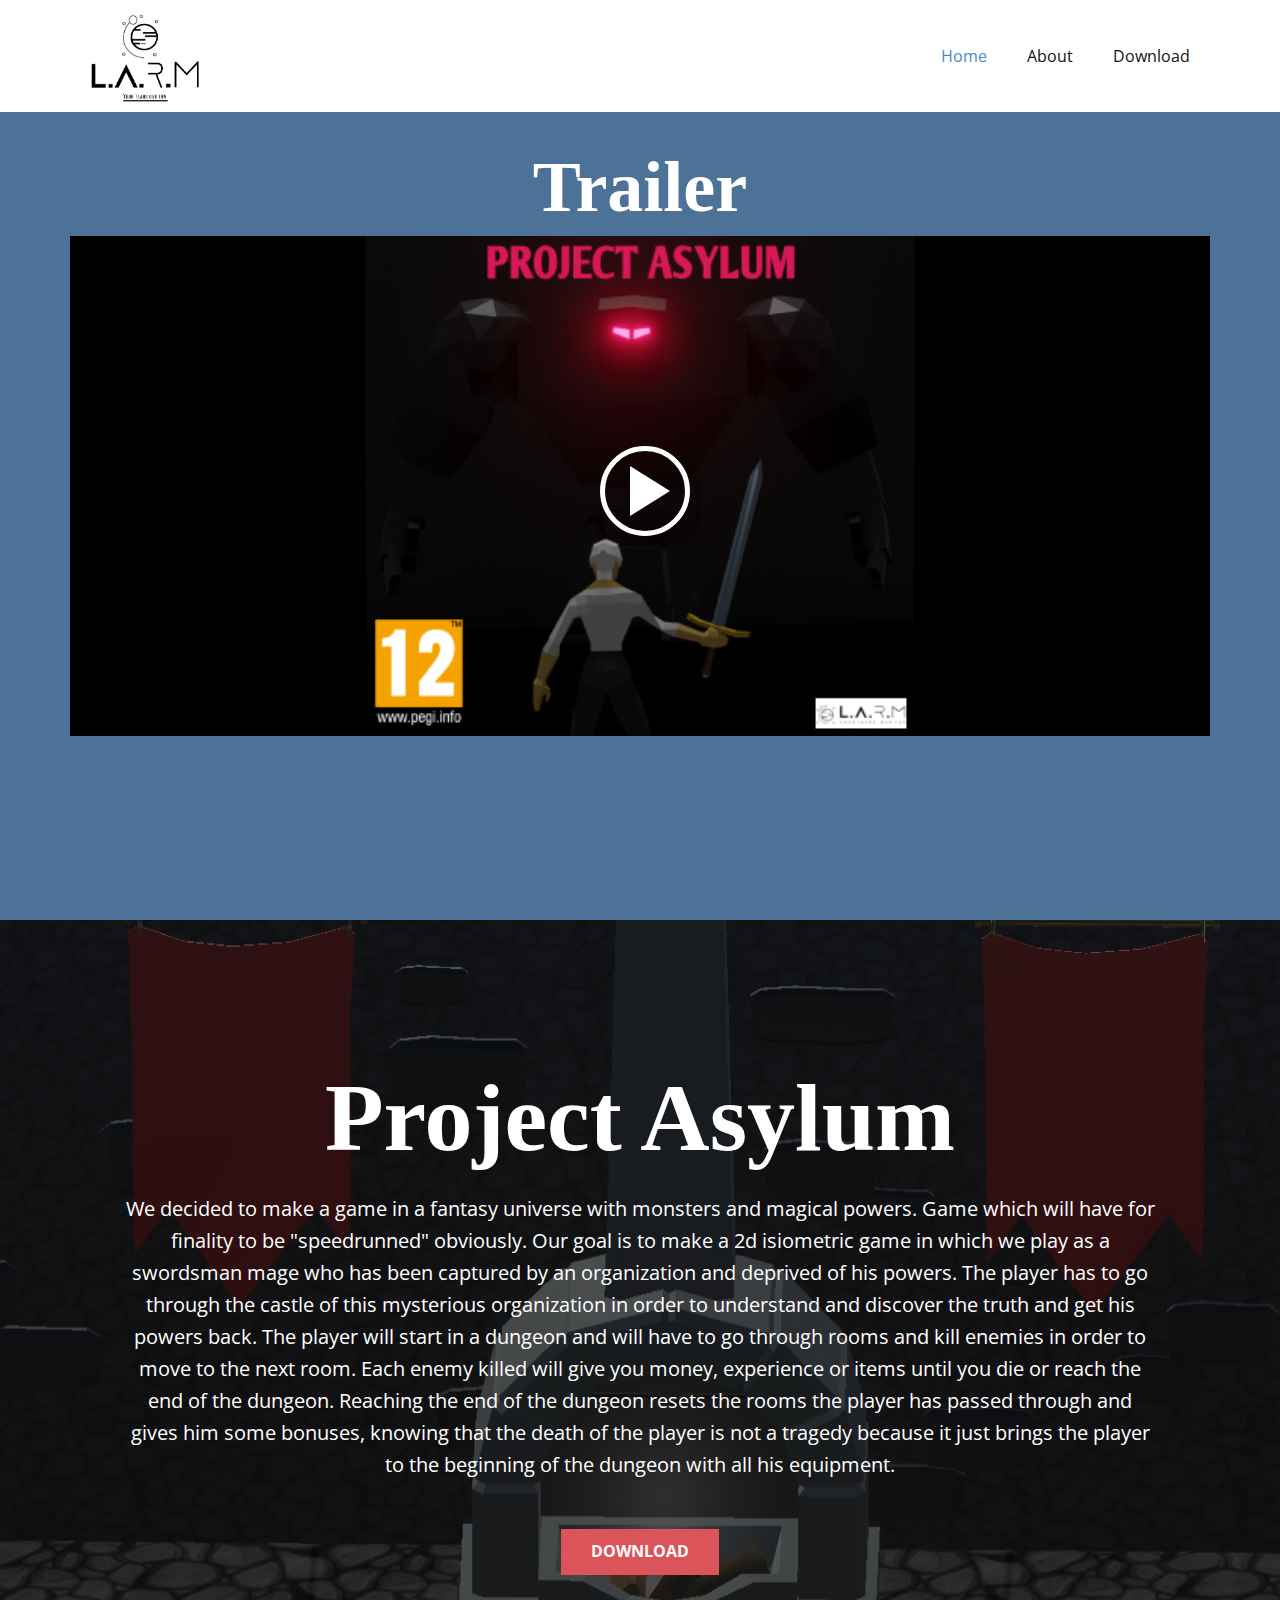
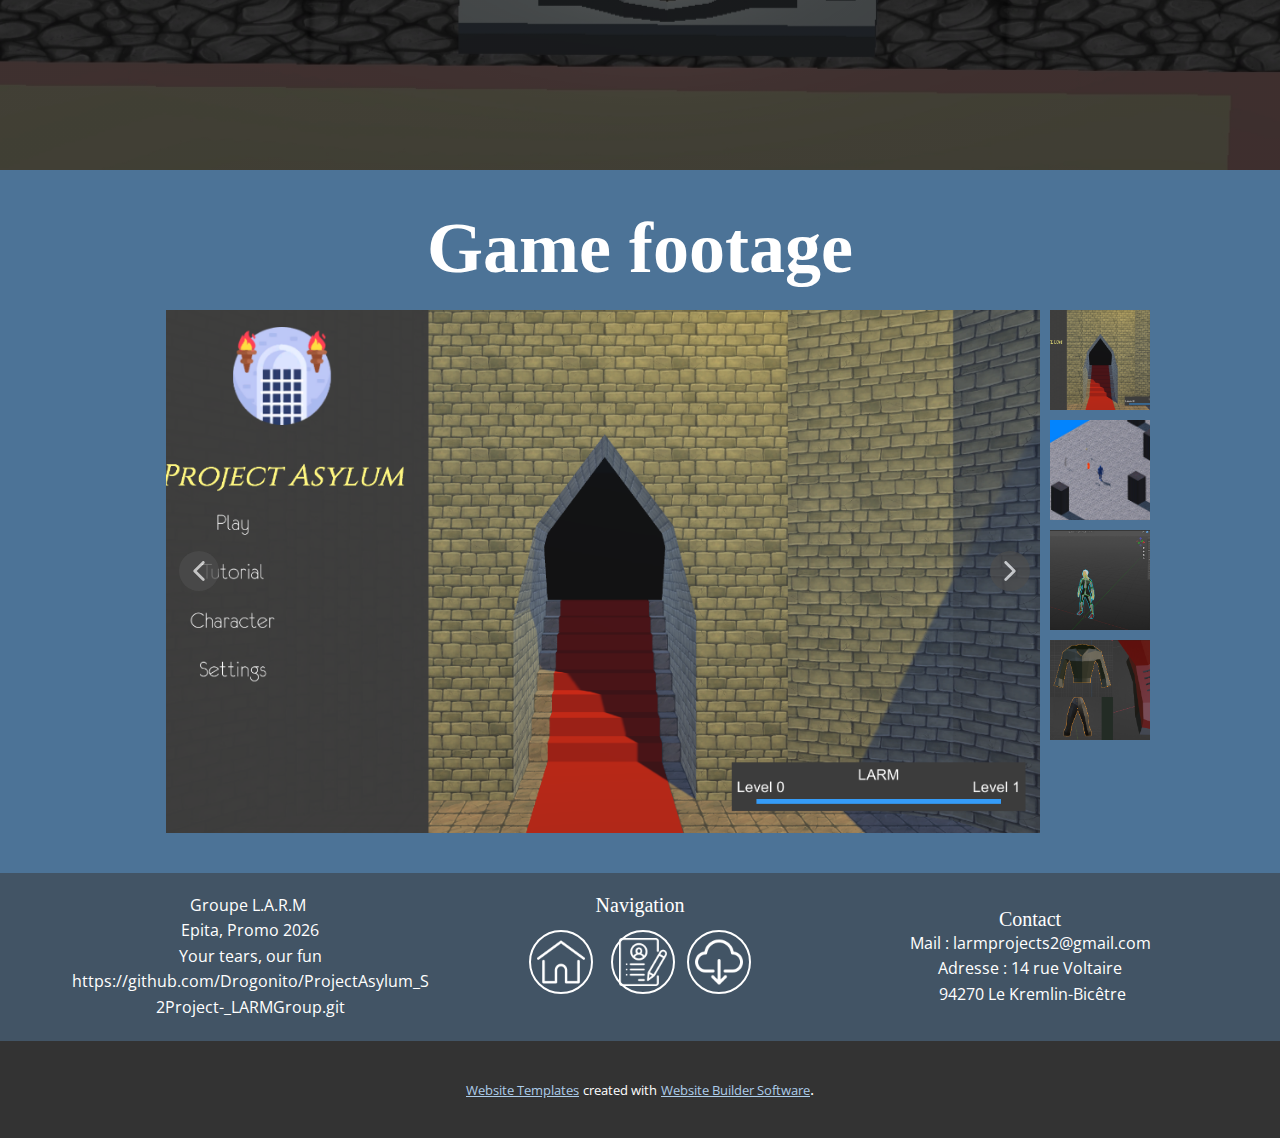
==== commit 45a711d9: "pas tous les doc" ====
--- a/index.html
+++ b/index.html
@@ -202,7 +202,7 @@
                         <div class="u-block-content u-text"><!--block_content_content--><!--/block_content_content--></div><!--/block_content-->
                       </div>
                     </div><!--/block-->
-                  </div><!--/position--><span class="u-border-2 u-border-white u-file-icon u-icon u-icon-rounded u-radius-50 u-text-white u-icon-1" data-href="About.html" data-page-id="2088803656"><img src="images/5.png" alt=""></span><span class="u-border-2 u-border-white u-file-icon u-icon u-icon-rounded u-radius-50 u-text-white u-icon-2" data-href="Home.html" data-page-id="32811132"><img src="images/6.png" alt=""></span><span class="u-border-2 u-border-white u-file-icon u-icon u-icon-rounded u-radius-50 u-text-white u-icon-3" data-href="Download.html" data-page-id="83176170"><img src="images/7.png" alt=""></span>
+                  </div><!--/position--><span class="u-border-2 u-border-white u-file-icon u-icon u-icon-rounded u-radius-50 u-text-white u-icon-1" data-href="About.html" data-page-id="2088803656"><img src="images/4.png" alt=""></span><span class="u-border-2 u-border-white u-file-icon u-icon u-icon-rounded u-radius-50 u-text-white u-icon-2" data-href="Home.html" data-page-id="32811132"><img src="images/5.png" alt=""></span><span class="u-border-2 u-border-white u-file-icon u-icon u-icon-rounded u-radius-50 u-text-white u-icon-3" data-href="Download.html" data-page-id="83176170"><img src="images/6.png" alt=""></span>
                 </div>
               </div>
               <div class="u-align-left u-container-style u-layout-cell u-right-cell u-size-20 u-size-20-md u-layout-cell-3">
--- a/Home.css
+++ b/Home.css
@@ -3,7 +3,7 @@
 }
 
 .u-section-1 .u-sheet-1 {
-  min-height: 738px;
+  min-height: 808px;
 }
 
 .u-section-1 .u-text-1 {
@@ -52,7 +52,7 @@
 }
 
 .u-section-2 .u-sheet-1 {
-  min-height: 799px;
+  min-height: 850px;
 }
 
 .u-section-2 .u-text-1 {
@@ -74,7 +74,7 @@
 
 @media (max-width: 1199px) {
   .u-section-2 .u-sheet-1 {
-    min-height: 659px;
+    min-height: 701px;
   }
 
   .u-section-2 .u-text-2 {
@@ -85,19 +85,19 @@
 
 @media (max-width: 991px) {
   .u-section-2 .u-sheet-1 {
-    min-height: 505px;
+    min-height: 537px;
   }
 }
 
 @media (max-width: 767px) {
   .u-section-2 .u-sheet-1 {
-    min-height: 379px;
+    min-height: 403px;
   }
 }
 
 @media (max-width: 575px) {
   .u-section-2 .u-sheet-1 {
-    min-height: 239px;
+    min-height: 254px;
   }
 
   .u-section-2 .u-text-1 {
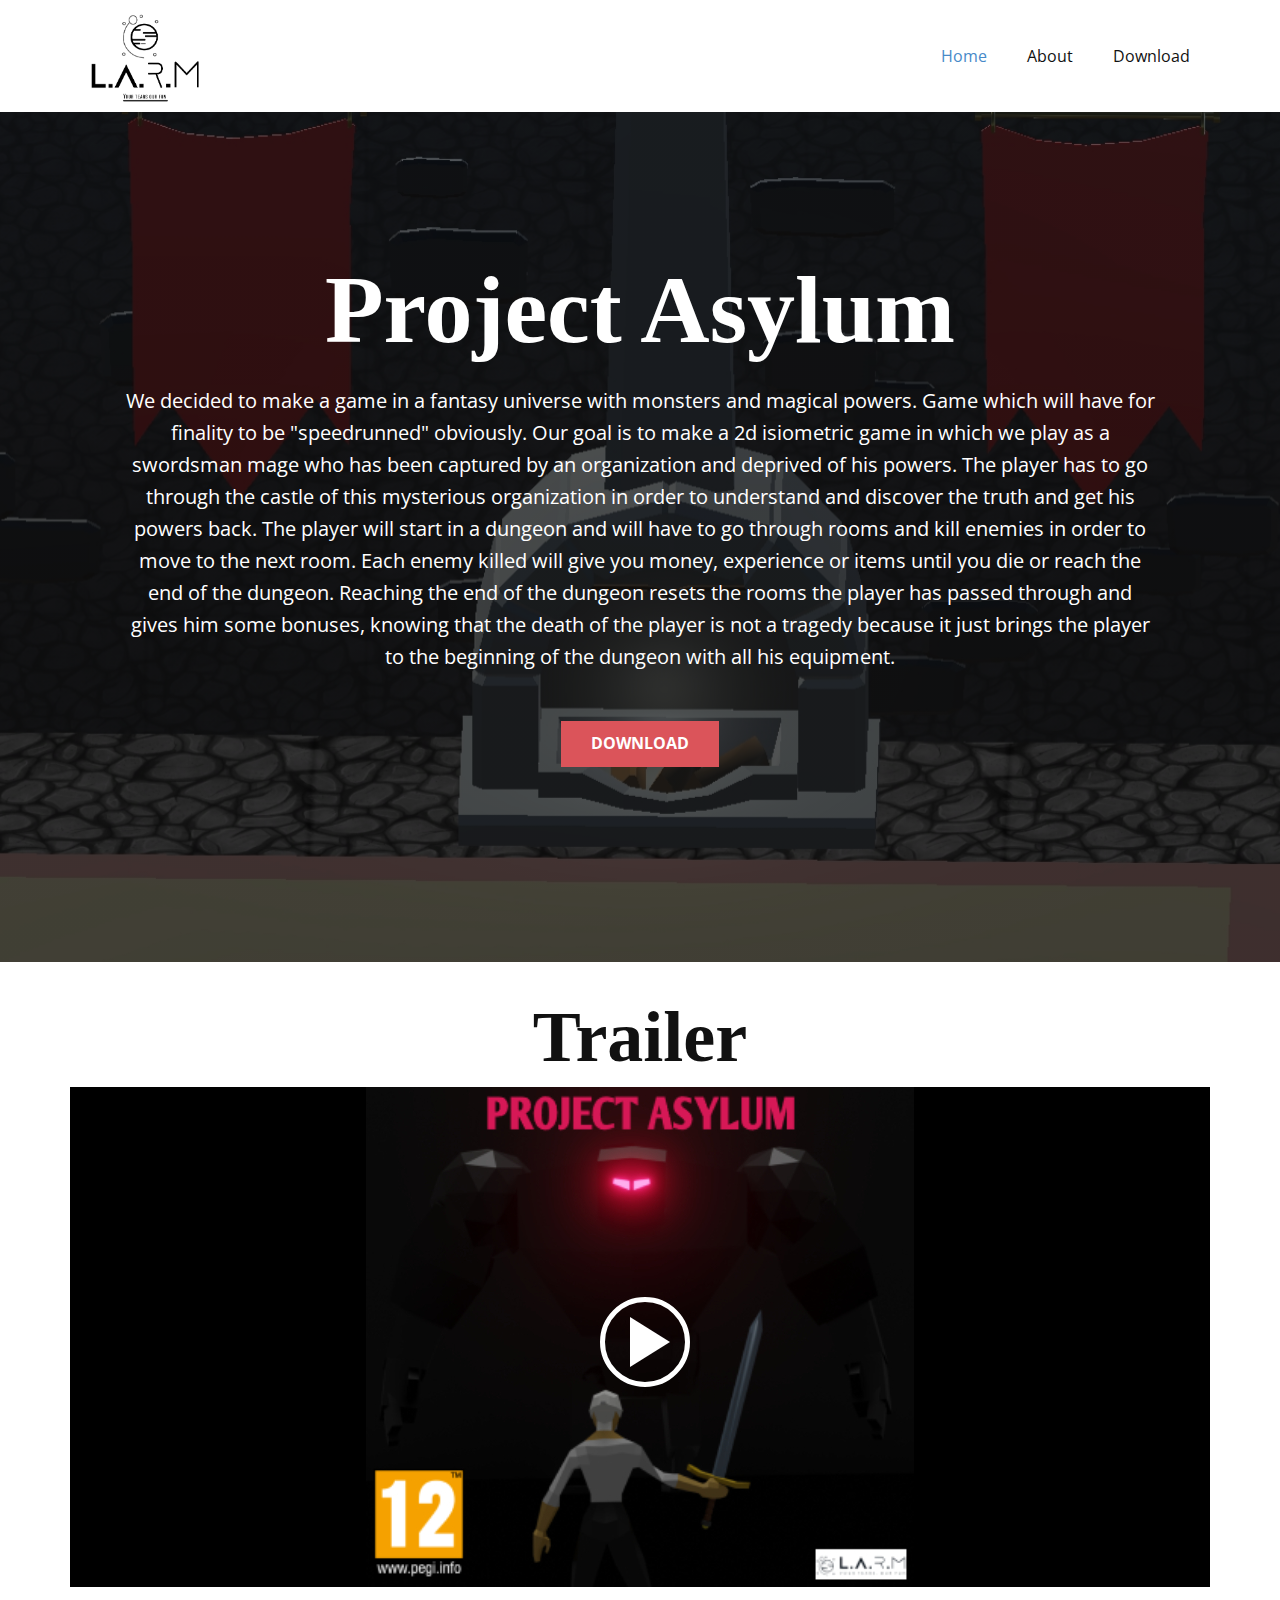
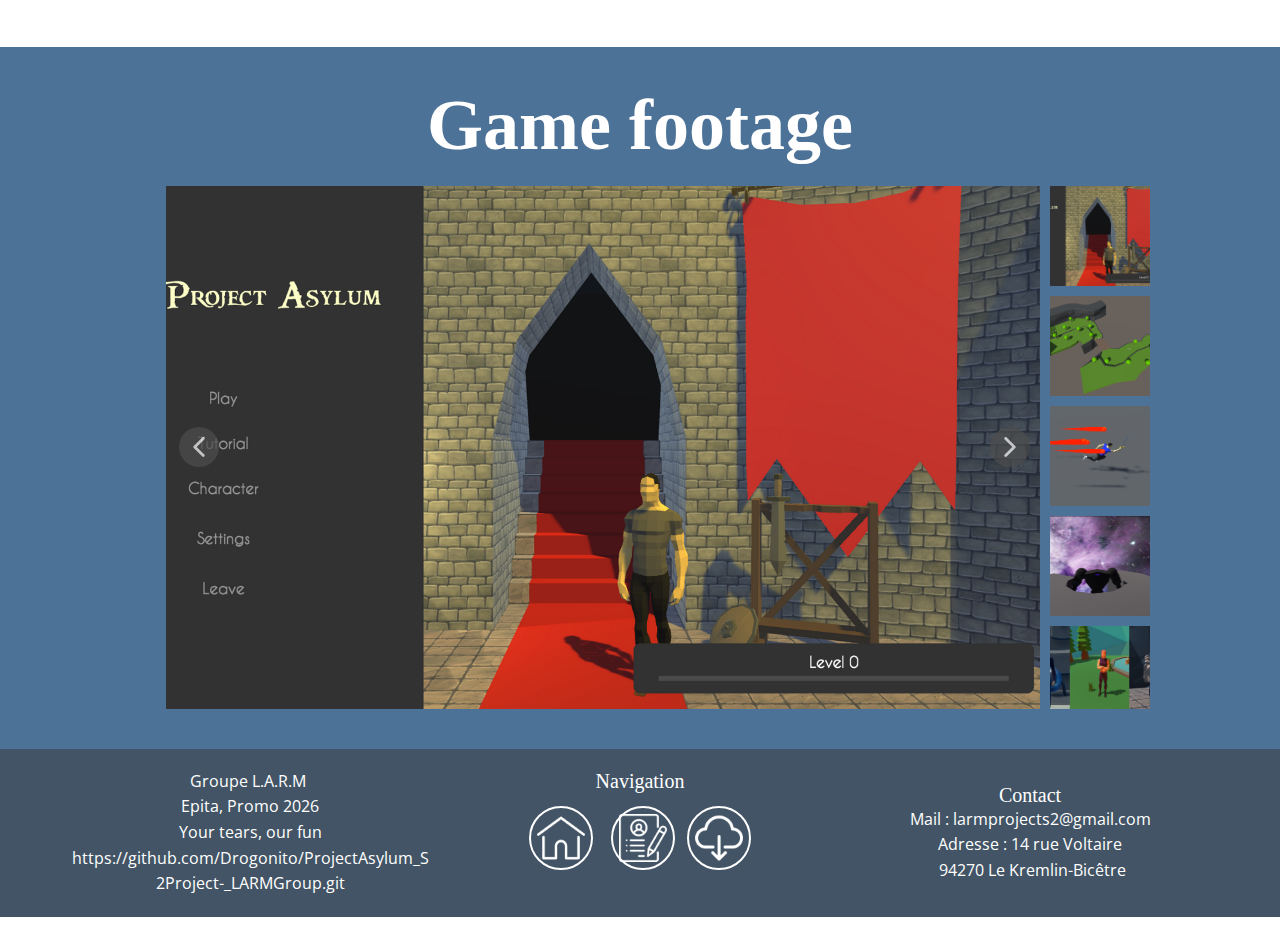
==== commit 38a33329: "final version" ====
--- a/index.html
+++ b/index.html
@@ -59,23 +59,23 @@
           </div>
         </nav>
       </div></header>
-    <section class="u-clearfix u-palette-1-dark-1 u-section-1" id="sec-9580">
-      <div class="u-clearfix u-sheet u-sheet-1">
-        <h1 class="u-custom-font u-font-georgia u-text u-text-default u-text-1">Trailer</h1>
-        <div class="u-align-left u-expanded-width u-left-0 u-video u-video-contain u-video-1">
-          <div class="embed-responsive embed-responsive-1">
-            <iframe style="position: absolute;top: 0;left: 0;width: 100%;height: 100%;" class="embed-responsive-item" data-src="https://www.youtube.com/embed/1PwlbLrw7z0?mute=0&amp;showinfo=0&amp;controls=1&amp;start=0" data-poster="images/Miniaturevideosite1.jpg" frameborder="0" allowfullscreen=""></iframe>
-            <button class="u-video-poster u-video-poster-1" data-src="images/Miniaturevideosite1.jpg"></button>
-          </div>
-        </div>
-      </div>
-    </section>
-    <section class="u-align-center u-clearfix u-image u-shading u-section-2" src="" data-image-width="1293" data-image-height="798" id="sec-47c4">
+    <section class="u-align-center u-clearfix u-image u-shading u-section-1" src="" data-image-width="1293" data-image-height="798" id="sec-47c4">
       <div class="u-clearfix u-sheet u-sheet-1">
         <h1 class="u-custom-font u-font-georgia u-text u-text-default u-title u-text-1">Project Asylum</h1>
         <p class="u-align-center u-large-text u-text u-text-variant u-text-2"> We decided to make a game in a fantasy universe with monsters and magical powers. Game which will have for finality to be "speedrunned" obviously. Our goal is to make a 2d isiometric game in which we play as a swordsman mage who has been captured by an organization and deprived of his powers. The player has to go through the castle of this mysterious organization in order to understand and discover the truth and get his powers back. The player will start in a dungeon and will have to go through rooms and kill enemies in order to move to the next room. Each enemy killed will give you money, experience or items until you die or reach the end of the dungeon. Reaching the end of the dungeon resets the rooms the player has passed through and gives him some bonuses, knowing that the death of the player is not a tragedy because it just brings the player to the beginning of the dungeon with all his equipment.<br>
         </p>
         <a href="Download.html" data-page-id="83176170" class="u-btn u-button-style u-palette-2-base u-btn-1">Download</a>
+      </div>
+    </section>
+    <section class="u-clearfix u-white u-section-2" id="sec-9580">
+      <div class="u-clearfix u-sheet u-sheet-1">
+        <h1 class="u-custom-font u-font-georgia u-text u-text-default u-text-1">Trailer</h1>
+        <div class="u-align-left u-expanded-width u-left-0 u-video u-video-contain u-video-1">
+          <div class="embed-responsive embed-responsive-1">
+            <iframe style="position: absolute;top: 0;left: 0;width: 100%;height: 100%;" class="embed-responsive-item" data-src="https://www.youtube.com/embed/I15r64bBXB4?mute=0&amp;showinfo=0&amp;controls=1&amp;start=0" data-poster="images/Miniaturevideosite1.jpg" frameborder="0" allowfullscreen=""></iframe>
+            <button class="u-video-poster u-video-poster-1" data-src="images/Miniaturevideosite1.jpg"></button>
+          </div>
+        </div>
       </div>
     </section>
     <section class="u-align-center u-clearfix u-palette-1-dark-1 u-section-3" id="sec-6443">
@@ -87,8 +87,8 @@
         <div class="u-carousel u-expanded-width-xs u-gallery u-layout-thumbnails u-lightbox u-no-transition u-show-text-always u-thumbnails-position-right u-gallery-1" data-interval="5000" data-u-ride="carousel" id="carousel-7f0c">
           <div class="u-carousel-inner u-gallery-inner" role="listbox">
             <div class="u-active u-carousel-item u-gallery-item u-carousel-item-1">
-              <div class="u-back-slide" data-image-width="1096" data-image-height="614">
-                <img class="u-back-image u-expanded" src="images/menunouveau1.jpeg">
+              <div class="u-back-slide" data-image-width="1600" data-image-height="875">
+                <img class="u-back-image u-expanded" src="images/Imagejeusite.png">
               </div>
               <div class="u-over-slide u-over-slide-1">
                 <h3 class="u-gallery-heading">Sample Title</h3>
@@ -96,8 +96,8 @@
               </div>
             </div>
             <div class="u-carousel-item u-gallery-item u-carousel-item-2">
-              <div class="u-back-slide" data-image-width="1920" data-image-height="1050">
-                <img class="u-back-image u-expanded" src="images/jeu.jpeg">
+              <div class="u-back-slide" data-image-width="862" data-image-height="516">
+                <img class="u-back-image u-expanded" src="images/tutoMap.png">
               </div>
               <div class="u-over-slide u-over-slide-2">
                 <h3 class="u-gallery-heading">Sample Title</h3>
@@ -105,8 +105,8 @@
               </div>
             </div>
             <div class="u-carousel-item u-gallery-item u-carousel-item-3" data-image-width="529" data-image-height="463">
-              <div class="u-back-slide" data-image-width="1901" data-image-height="894">
-                <img class="u-back-image u-expanded" src="images/perso2.jpeg">
+              <div class="u-back-slide" data-image-width="1113" data-image-height="454">
+                <img class="u-back-image u-expanded" src="images/screendash.png">
               </div>
               <div class="u-over-slide u-over-slide-3">
                 <h3 class="u-gallery-heading"></h3>
@@ -119,8 +119,8 @@
               <style data-mode="XS"></style>
             </div>
             <div class="u-carousel-item u-gallery-item u-carousel-item-4" data-image-width="2836" data-image-height="1875">
-              <div class="u-back-slide" data-image-width="1204" data-image-height="638">
-                <img class="u-back-image u-expanded" src="images/moedele.jpeg">
+              <div class="u-back-slide" data-image-width="1407" data-image-height="795">
+                <img class="u-back-image u-expanded" src="images/Grosboss.png">
               </div>
               <div class="u-over-slide u-over-slide-4">
                 <h3 class="u-gallery-heading"></h3>
@@ -131,6 +131,20 @@
               <style data-mode="MD"></style>
               <style data-mode="SM"></style>
               <style data-mode="XS" data-visited="true"></style>
+            </div>
+            <div class="u-carousel-item u-gallery-item u-carousel-item-5" data-image-width="1140" data-image-height="500">
+              <div class="u-back-slide" data-image-width="1600" data-image-height="947">
+                <img class="u-back-image u-expanded" src="images/Boss.png">
+              </div>
+              <div class="u-over-slide u-over-slide-5">
+                <h3 class="u-gallery-heading"></h3>
+                <p class="u-gallery-text"></p>
+              </div>
+              <style data-mode="XL"></style>
+              <style data-mode="LG"></style>
+              <style data-mode="MD"></style>
+              <style data-mode="SM"></style>
+              <style data-mode="XS"></style>
             </div>
           </div>
           <a class="u-absolute-vcenter u-carousel-control u-carousel-control-prev u-grey-70 u-icon-circle u-opacity u-opacity-70 u-spacing-10 u-text-white u-carousel-control-1" href="#carousel-7f0c" role="button" data-u-slide="prev">
@@ -159,16 +173,19 @@
           </a>
           <ol class="u-carousel-thumbnails u-spacing-10 u-vertical-spacing u-carousel-thumbnails-1">
             <li class="u-active u-carousel-thumbnail u-carousel-thumbnail-1" data-u-target="#carousel-7f0c" data-u-slide-to="0">
-              <img class="u-carousel-thumbnail-image u-image" src="images/menunouveau1.jpeg">
+              <img class="u-carousel-thumbnail-image u-image" src="images/Imagejeusite.png">
             </li>
             <li class="u-carousel-thumbnail u-carousel-thumbnail-2" data-u-target="#carousel-7f0c" data-u-slide-to="1">
-              <img class="u-carousel-thumbnail-image u-image" src="images/jeu.jpeg">
+              <img class="u-carousel-thumbnail-image u-image" src="images/tutoMap.png">
             </li>
             <li class="u-carousel-thumbnail u-carousel-thumbnail-3" data-u-target="#carousel-7f0c" data-u-slide-to="2">
-              <img class="u-carousel-thumbnail-image u-image" src="images/perso2.jpeg">
+              <img class="u-carousel-thumbnail-image u-image" src="images/screendash.png">
             </li>
             <li class="u-carousel-thumbnail u-carousel-thumbnail-1" data-u-target="#carousel-7f0c" data-u-slide-to="3">
-              <img class="u-carousel-thumbnail-image u-image" src="images/moedele.jpeg">
+              <img class="u-carousel-thumbnail-image u-image" src="images/Grosboss.png">
+            </li>
+            <li class="u-carousel-thumbnail u-carousel-thumbnail-1" data-u-target="#carousel-7f0c" data-u-slide-to="4">
+              <img class="u-carousel-thumbnail-image u-image" src="images/Boss.png">
             </li>
           </ol>
         </div>
@@ -222,16 +239,5 @@
           </div>
         </div>
       </div></footer>
-    <section class="u-backlink u-clearfix u-grey-80">
-      <a class="u-link" href="https://nicepage.com/website-templates" target="_blank">
-        <span>Website Templates</span>
-      </a>
-      <p class="u-text">
-        <span>created with</span>
-      </p>
-      <a class="u-link" href="" target="_blank">
-        <span>Website Builder Software</span>
-      </a>. 
-    </section>
   </body>
 </html>--- a/Home.css
+++ b/Home.css
@@ -1,71 +1,23 @@
  .u-section-1 {
-  background-image: none;
-}
-
-.u-section-1 .u-sheet-1 {
-  min-height: 808px;
-}
-
-.u-section-1 .u-text-1 {
-  font-size: 4.5rem;
-  font-weight: 700;
-  margin: 36px auto 0;
-}
-
-.u-section-1 .u-video-1 {
-  height: 500px;
-  margin-top: 8px;
-  margin-bottom: 60px;
-}
-
-.u-section-1 .embed-responsive-1 {
-  position: absolute;
-}
-
-.u-section-1 .u-video-poster-1 {
-  background-image: url("images/Miniaturevideosite1.jpg");
-}
-
-@media (max-width: 991px) {
-  .u-section-1 .u-video-1 {
-    height: 404px;
-  }
-}
-
-@media (max-width: 767px) {
-  .u-section-1 .u-video-1 {
-    height: 310px;
-  }
-}
-
-@media (max-width: 575px) {
-  .u-section-1 .u-text-1 {
-    font-size: 1.875rem;
-  }
-
-  .u-section-1 .u-video-1 {
-    height: 200px;
-  }
-} .u-section-2 {
   background-image: linear-gradient(0deg, rgba(0,0,0,0.55), rgba(0,0,0,0.55)), url("images/accueil1.jpeg");
   background-position: 50% 50%;
 }
 
-.u-section-2 .u-sheet-1 {
+.u-section-1 .u-sheet-1 {
   min-height: 850px;
 }
 
-.u-section-2 .u-text-1 {
+.u-section-1 .u-text-1 {
   font-size: 6rem;
   font-weight: 700;
   margin: 145px auto 0;
 }
 
-.u-section-2 .u-text-2 {
+.u-section-1 .u-text-2 {
   margin: 22px 53px 0;
 }
 
-.u-section-2 .u-btn-1 {
+.u-section-1 .u-btn-1 {
   background-image: none;
   text-transform: uppercase;
   font-weight: 700;
@@ -73,35 +25,83 @@
 }
 
 @media (max-width: 1199px) {
-  .u-section-2 .u-sheet-1 {
+  .u-section-1 .u-sheet-1 {
     min-height: 701px;
   }
 
-  .u-section-2 .u-text-2 {
+  .u-section-1 .u-text-2 {
     margin-left: 0;
     margin-right: 0;
   }
 }
 
 @media (max-width: 991px) {
-  .u-section-2 .u-sheet-1 {
+  .u-section-1 .u-sheet-1 {
     min-height: 537px;
   }
 }
 
 @media (max-width: 767px) {
-  .u-section-2 .u-sheet-1 {
+  .u-section-1 .u-sheet-1 {
     min-height: 403px;
   }
 }
 
 @media (max-width: 575px) {
-  .u-section-2 .u-sheet-1 {
+  .u-section-1 .u-sheet-1 {
     min-height: 254px;
   }
 
+  .u-section-1 .u-text-1 {
+    font-size: 3.75rem;
+  }
+} .u-section-2 {
+  background-image: none;
+}
+
+.u-section-2 .u-sheet-1 {
+  min-height: 50vw;
+}
+
+.u-section-2 .u-text-1 {
+  font-size: 4.5rem;
+  font-weight: 700;
+  margin: 36px auto 0;
+}
+
+.u-section-2 .u-video-1 {
+  height: 500px;
+  margin-top: 9px;
+  margin-bottom: 60px;
+}
+
+.u-section-2 .embed-responsive-1 {
+  position: absolute;
+}
+
+.u-section-2 .u-video-poster-1 {
+  background-image: url("images/Miniaturevideosite1.jpg");
+}
+
+@media (max-width: 991px) {
+  .u-section-2 .u-video-1 {
+    height: 404px;
+  }
+}
+
+@media (max-width: 767px) {
+  .u-section-2 .u-video-1 {
+    height: 310px;
+  }
+}
+
+@media (max-width: 575px) {
   .u-section-2 .u-text-1 {
-    font-size: 3.75rem;
+    font-size: 1.875rem;
+  }
+
+  .u-section-2 .u-video-1 {
+    height: 200px;
   }
 } .u-section-3 {
   background-image: none;
@@ -162,6 +162,15 @@
   padding: 10px;
 }
 
+.u-section-3 .u-carousel-item-5 {
+  margin-right: 0;
+}
+
+.u-section-3 .u-over-slide-5 {
+  min-height: 100px;
+  padding: 10px;
+}
+
 .u-section-3 .u-carousel-thumbnails-1 {
   padding-left: 10px;
 }
@@ -177,6 +186,11 @@
 }
 
 .u-section-3 .u-carousel-thumbnail-3 {
+  width: 100px;
+  height: 100px;
+}
+
+.u-section-3 .u-carousel-thumbnail-1 {
   width: 100px;
   height: 100px;
 }
@@ -233,12 +247,12 @@
   }
 
   .u-section-3 .u-carousel-thumbnail-2 {
-    width: 78px;
-    height: 78px;
+    width: 60px;
+    height: 60px;
   }
 
   .u-section-3 .u-carousel-thumbnail-3 {
-    width: 78px;
-    height: 78px;
+    width: 60px;
+    height: 60px;
   }
 }